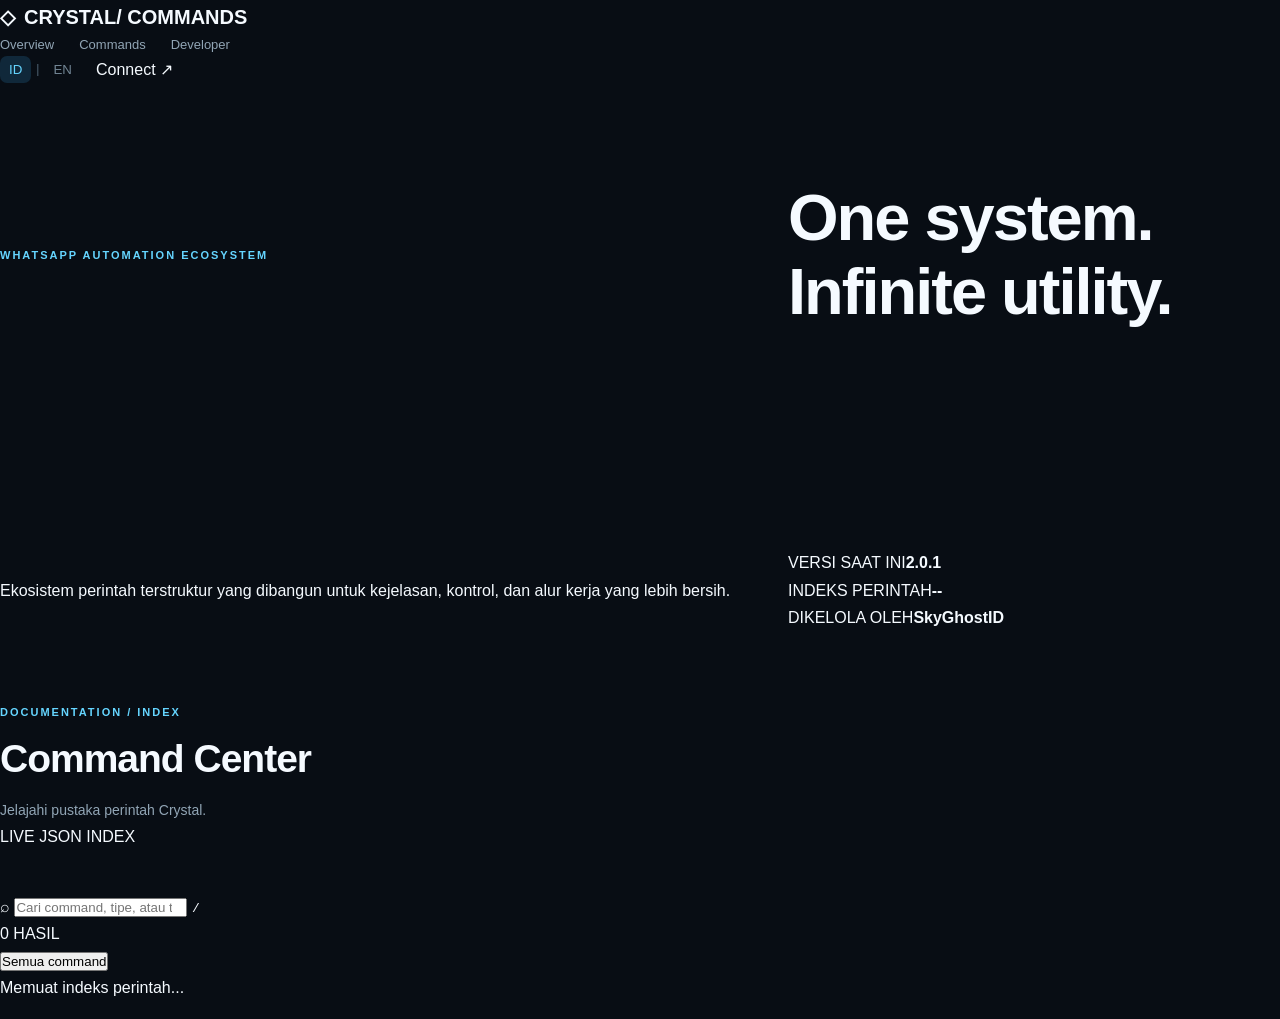
==== cc/index.html @ 9c12ef77 "Add files via upload" ====
<!doctype html>
<html lang="id">
<head>
  <meta charset="utf-8">
  <meta name="viewport" content="width=device-width, initial-scale=1">
  <meta name="theme-color" content="#080f1d">
  <meta name="description" content="Crystal command center by SkyGhostID.">
  <title>Crystal | Command Center</title>
  <link rel="preconnect" href="https://fonts.googleapis.com">
  <link rel="preconnect" href="https://fonts.gstatic.com" crossorigin>
  <link href="https://fonts.googleapis.com/css2?family=DM+Mono:wght@400;500&family=Manrope:wght@400;500;600;700;800&display=swap" rel="stylesheet">
  <!-- Terhubung ke style dan script utama dari main page -->
  <link rel="stylesheet" href="../style.css">
  <script src="../script.js" defer></script>
</head>
<body>
  <header class="topbar">
    <a class="brand" href="#overview" aria-label="Crystal home">
      <span class="brand-mark">◇</span>
      <span>CRYSTAL<span class="brand-version">/ COMMANDS</span></span>
    </a>
    <nav class="nav-links" aria-label="Main navigation">
      <a href="#overview" data-id="Overview" data-en="Overview">Overview</a>
      <a class="active" href="#commands" data-id="Commands" data-en="Commands">Commands</a>
      <a href="#footer" data-id="Developer" data-en="Developer">Developer</a>
    </nav>
    
    <!-- Tombol Bahasa & CTA Connect -->
    <div style="display: flex; align-items: center; gap: 15px;">
      <div class="language" aria-label="Language selector">
        <button id="idBtn" class="active" onclick="setLanguage('id')">ID</button>
        <span>|</span>
        <button id="enBtn" onclick="setLanguage('en')">EN</button>
      </div>
      <a class="nav-cta" href="https://wa.me/6281248030605" target="_blank" rel="noopener">Connect <span>↗</span></a>
    </div>
  </header>

  <main>
    <section class="hero" id="overview">
      <div class="eyebrow"><span class="status-dot"></span> WHATSAPP AUTOMATION ECOSYSTEM</div>
      <h1 data-id="Satu sistem.&lt;br&gt;&lt;span&gt;Utilitas tanpa batas.&lt;/span&gt;" data-en="One system.&lt;br&gt;&lt;span&gt;Infinite utility.&lt;/span&gt;">One system.<br><span>Infinite utility.</span></h1>
      <p class="hero-copy" data-id="Ekosistem perintah terstruktur yang dibangun untuk kejelasan, kontrol, dan alur kerja yang lebih bersih." data-en="A structured command ecosystem built for clarity, control, and a cleaner workflow.">A structured command ecosystem built for clarity, control, and a cleaner workflow.</p>
      <div class="hero-meta">
        <div><span class="meta-label" data-id="VERSI SAAT INI" data-en="CURRENT VERSION">CURRENT VERSION</span><strong id="bot-version">2.0.1</strong></div>
        <div><span class="meta-label" data-id="INDEKS PERINTAH" data-en="COMMAND INDEX">COMMAND INDEX</span><strong id="command-count">--</strong></div>
        <div><span class="meta-label" data-id="DIKELOLA OLEH" data-en="MAINTAINED BY">MAINTAINED BY</span><strong>SkyGhostID</strong></div>
      </div>
    </section>

    <section class="command-section" id="commands">
      <div class="section-heading">
        <div>
          <div class="eyebrow">DOCUMENTATION / INDEX</div>
          <h2 data-id="Pusat &lt;span&gt;Perintah&lt;/span&gt;" data-en="Command &lt;span&gt;Center&lt;/span&gt;">Command <span>Center</span></h2>
          <p data-id="Jelajahi pustaka perintah Crystal." data-en="Explore the Crystal command library.">Explore the Crystal command library.</p>
        </div>
        <div class="index-note"><span class="index-square"></span> LIVE JSON INDEX</div>
      </div>

      <div class="toolbar">
        <label class="search-box">
          <span class="search-icon" aria-hidden="true">⌕</span>
          <input id="command-search" type="search" placeholder="Cari command, tipe, atau tag..." data-placeholder-id="Cari command, tipe, atau tag..." data-placeholder-en="Search command, type, or tag..." autocomplete="off">
          <kbd>/</kbd>
        </label>
        <div class="toolbar-meta"><span id="visible-count">0</span> <span data-id="HASIL" data-en="RESULTS">RESULTS</span></div>
      </div>

      <div class="filter-row" id="category-filters" aria-label="Filter by category">
        <button class="filter-chip selected" data-category="all" type="button" data-id="Semua command" data-en="All commands">All commands</button>
      </div>

      <div class="catalog-state" id="catalog-state" role="status" aria-live="polite">
        <span class="loader"></span> <span data-id="Memuat indeks perintah..." data-en="Loading command index...">Loading command index...</span>
      </div>
      <section class="command-list" id="command-grid" aria-label="Command list"></section>

      <nav class="pagination" id="pagination" aria-label="Command pages" hidden>
        <button class="page-button" id="prev-page" type="button" disabled data-id="← Sebelumnya" data-en="← Previous">← Previous</button>
        <span class="page-indicator" id="page-indicator" aria-live="polite">Page 1 of 1</span>
        <button class="page-button" id="next-page" type="button" disabled data-id="Berikutnya →" data-en="Next →">Next →</button>
      </nav>
      <div class="empty-state" id="empty-state" hidden>
        <span class="empty-symbol">⌕</span>
        <strong data-id="Command tidak ditemukan" data-en="No command found">No command found</strong>
        <p data-id="Coba kata kunci
---- style.css ----
:root {
  --bg: #080d14;
  --surface: #0d1721;
  --surface-light: #10283a;
  --blue: #65d5ff;
  --blue-main: #168fc5;
  --text: #f5faff;
  --muted: #91a5b5;
  --border: #1b3445;
}

* { margin: 0; padding: 0; box-sizing: border-box; scroll-behavior: smooth; }
body { font-family: Arial, sans-serif; background: var(--bg); color: var(--text); line-height: 1.7; }
a { color: inherit; text-decoration: none; }
button { font-family: inherit; }

/* NAVBAR */
.navbar { position: sticky; top: 0; z-index: 100; min-height: 75px; padding: 15px 7%; display: flex; align-items: center; justify-content: space-between; gap: 20px; background: rgba(8, 13, 20, .92); backdrop-filter: blur(16px); border-bottom: 1px solid rgba(101, 213, 255, .08); }
.brand { display: inline-flex; align-items: center; gap: 9px; font-size: 20px; font-weight: bold; white-space: nowrap; }
.brand-icon { color: var(--blue); font-size: 25px; }
.blue { color: var(--blue); }
.nav-links { display: flex; align-items: center; gap: 25px; }
.nav-links a { color: var(--muted); font-size: 13px; transition: .2s; }
.nav-links a:hover { color: var(--blue); }
.nav-actions { display: flex; align-items: center; gap: 15px; }
.language { display: flex; align-items: center; gap: 5px; color: #526575; font-size: 12px; }
.language button { border: 0; padding: 6px 9px; border-radius: 7px; background: transparent; color: #718493; cursor: pointer; }
.language button.active { background: var(--surface-light); color: var(--blue); }
.menu-toggle { display: none; border: 1px solid var(--border); background: var(--surface); color: var(--blue); padding: 7px 11px; border-radius: 8px; cursor: pointer; }

/* COMMON */
.section { padding: 100px 8%; max-width: 1400px; margin: auto; }
.eyebrow { color: var(--blue); font-size: 11px; font-weight: bold; letter-spacing: 2px; }
.section-heading { max-width: 650px; margin-bottom: 42px; }
.section-heading h2, .developer h2, .contact h2 { font-size: clamp(27px, 4vw, 39px); line-height: 1.2; margin: 14px 0; letter-spacing: -1px; }
.section-heading p, .developer p, .contact p { color: var(--muted); font-size: 14px; line-height: 1.9; }

/* HERO */
.hero { min-height: 620px; display: grid; grid-template-columns: 1.2fr .8fr; align-items: center; gap: 50px; }
.hero-content { max-width: 650px; }
.hero h1 { font-size: clamp(36px, 5.5vw, 65px); line-height: 1.15; letter-spacing: -2px; margin: 25px 0; }
.hero-description { color: var(--muted); font-size: 15px; max-width: 500px; line-height: 1.9; }
.pulse { display: inline-block; width: 7px; height: 7px; border-radius: 50%; background: var(--blue); margin-right: 7px; box-shadow: 0 0 10px var(--blue); }
.hero-actions { display: flex; flex-wrap: wrap; gap: 12px; margin-top: 30px; }
.btn { display: inline-block; padding: 13px 21px; border-radius: 9px; font-size: 13px; font-weight: bold; transition: .2s; text-align: center; }
.btn-primary { background: var(--blue-main); color: white; }
.btn-primary:hover { background: #20a9e5; transform: translateY(-2px); }
.btn-secondary { border: 1px solid var(--border); color: var(--muted); }
.btn-secondary:hover { border-color: var(--blue); color: var(--blue); }

/* HERO VISUAL */
.hero-visual { display: flex; flex-direction: column; align-items: center; justify-content: center; min-height: 340px; }
.crystal-orb { width: 210px; height: 210px; display: grid; place-items: center; border-radius: 50%; background: radial-gradient(circle at 35% 30%, #65d5ff55, transparent 40%), linear-gradient(145deg, #10283a, #0a1725); border: 1px solid #24516c; box-shadow: 0 0 50px #168fc522, inset 0 0 35px #65d5ff11; }
.crystal-orb span { color: var(--blue); font-size: 90px; text-shadow: 0 0 30px #65d5ff88; }
.orb-label { display: flex; flex-direction: column; text-align: center; margin-top: 25px; gap: 4px; }
.orb-label strong { letter-spacing: 4px; font-size: 12px; }
.orb-label span { color: var(--muted); font-size: 9px; letter-spacing: 2px; }

/* CARDS */
.about-grid, .feature-grid { display: grid; grid-template-columns: repeat(3, 1fr); gap: 18px; }
.info-card, .feature-card { background: var(--surface); border: 1px solid var(--border); border-radius: 14px; padding: 25px; transition: .25s; }
.info-card:hover, .feature-card:hover { transform: translateY(-4px); border-color: #34799a; }
.card-icon { display: inline-block; color: var(--blue); font-size: 25px; margin-bottom: 15px; }
.info-card h3, .feature-card h3 { font-size: 17px; margin-bottom: 9px; }
.info-card p, .feature-card p { color: var(--muted); font-size: 13px; line-height: 1.8; }
.tag { display: inline-block; margin-top: 18px; color: var(--blue); font-size: 9px; letter-spacing: 1.5px; }

/* SERVICES */
.service-list { border-top: 1px solid var(--border); }
.service-item { display: flex; justify-content: space-between; align-items: center; gap: 20px; padding: 24px 10px; border-bottom: 1px solid var(--border); }
.service-number { color: var(--blue); font-size: 11px; }
.service-item h3 { font-size: 18px; margin: 5px 0; }
.service-item p { color: var(--muted); font-size: 13px; }
.service-link { width: 38px; height: 38px; display: grid; place-items: center; border: 1px solid var(--border); border-radius: 50%; color: var(--blue); font-size: 18px; }
.coming-soon { color: var(--blue); border: 1px solid #24516c; border-radius: 6px; padding: 6px 10px; font-size: 9px; letter-spacing: 1px; white-space: nowrap; }

/* ECOSYSTEM */
.ecosystem-panel { position: relative; min-height: 350px; max-width: 700px; margin: 0 auto; display: flex; align-items: center; justify-content: center; background: radial-gradient(circle, #10283a 0%, #0b1420 45%, transparent 75%); }
.eco-center { width: 145px; height: 145px; border-radius: 50%; border: 1px solid #34799a; background: #10283a; display: flex; align-items: center; justify-content: center; flex-direction: column; box-shadow: 0 0 40px #168fc522; z-index: 2; }
.eco-center span { color: var(--blue); font-size: 35px; }
.eco-center strong { font-size: 12px; letter-spacing: 2px; }
.eco-center small { font-size: 8px; color: var(--muted); }
.eco-node { position: absolute; background: #10202e; border: 1px solid #24516c; color: var(--blue); border-radius: 9px; padding: 10px 15px; font-size: 12px; }
.node-one { top: 12%; left: 40%; } .node-two { top: 45%; right: 5%; } .node-three { bottom: 10%; left: 37%; } .node-four { top: 45%; left: 5%; }

/* DEVELOPER */
.developer { background: linear-gradient(120deg, #0d1a26, #0b1420); border-top: 1px solid var(--border); border-bottom: 1px solid var(--border); max-width: none; padding-left: 12%; padding-right: 12%; }
.developer-content { max-width: 650px; }
.developer .coming-soon { display: inline-block; margin-top: 22px; }

/* FAQ */
.faq-list { max-width: 750px; }
.faq-item { border-bottom: 1px solid var(--border); padding: 20px 5px; }
.faq-item summary { cursor: pointer; font-size: 15px; font-weight: bold; list-style: none; }
.faq-item summary::-webkit-details-marker { display: none; }
.faq-item summary::after { content: "+"; float: right; color: var(--blue); font-size: 20px; }
.faq-item[open] summary::after { content: "−"; }
.faq-item p { color: var(--muted); font-size: 13px; line-height: 1.8; padding-top: 15px; }

/* CONTACT */
.contact { text-align: center; max-width: 750px; }
.contact p { margin-bottom: 25px; }
.contact-number { display: flex; flex-direction: column; gap: 6px; margin-top: 30px; }
.contact-number small { color: var(--muted); font-size: 10px; letter-spacing: 2px; }
.contact-number strong { color: var(--blue); font-size: 19px; letter-spacing: 1px; }

/* FOOTER */
.footer { padding: 35px 8%; border-top: 1px solid var(--border); display: flex; align-items: center; justify-content: space-between; gap: 20px; flex-wrap: wrap; }
.footer p, .footer > span { color: var(--muted); font-size: 12px; }
.footer p a { color: var(--blue); }

/* RESPONSIVE */
@media (max-width: 850px) {
  .navbar { padding: 15px 5%; }
  .nav-links { gap: 13px; }
  .nav-links a { font-size: 11px; }
  .hero { gap: 20px; }
}
@media (max-width: 680px) {
  .navbar { min-height: 68px; }
  .menu-toggle { display: block; }
  .nav-links { display: none; position: absolute; top: 68px; left: 0; right: 0; padding: 20px 7%; flex-direction: column; align-items: flex-start; background: #0b1420; border-bottom: 1px solid var(--border); }
  .nav-links.open { display: flex; }
  .nav-links a { font-size: 14px; width: 100%; padding: 7px 0; }
  .hero { grid-template-columns: 1fr; padding-top: 75px; text-align: center; }
  .hero-description { margin: auto; }
  .hero-actions { justify-content: center; }
  .hero-visual { min-height: 260px; }
  .crystal-orb { width: 160px; height: 160px; }
  .crystal-orb span { font-size: 70px; }
  .section { padding: 75px 7%; }
  .about-grid, .feature-grid { grid-template-columns: 1fr; }
  .ecosystem-panel { min-height: 310px; }
  .node-one { top: 8%; left: 34%; } .node-two { right: 0; } .node-three { bottom: 8%; left: 30%; } .node-four { left: 0; }
  .developer { padding-left: 7%; padding-right: 7%; }
  .footer { justify-content: center; text-align: center; flex-direction: column; }
}
@media (max-width: 380px) {
  .brand { font-size: 17px; }
  .language button { padding: 5px; }
  .nav-actions { gap: 8px; }
  .eco-node { font-size: 10px; padding: 8px; }
}


/* COMMAND CENTER */
.commands-section {
  border-top: 1px solid rgba(101, 213, 255, .06);
}

.command-intro {
  display: flex;
  align-items: center;
  justify-content: space-between;
  gap: 24px;
  padding: 28px;
  margin-bottom: 24px;
  border: 1px solid #24516c;
  border-radius: 16px;
  background: radial-gradient(circle at 90% 10%, #168fc522, transparent 38%), var(--surface);
}

.command-kicker,
.command-category {
  color: var(--blue);
  font-size: 9px;
  font-weight: bold;
  letter-spacing: 1.7px;
}

.command-intro h3 {
  font-size: 22px;
  margin: 8px 0;
}

.command-intro p {
  color: var(--muted);
  font-size: 13px;
  max-width: 620px;
}

.copy-command {
  display: inline-flex;
  align-items: center;
  justify-content: center;
  gap: 10px;
  flex-shrink: 0;
  padding: 9px 12px;
  border: 1px solid #24516c;
  border-radius: 8px;
  background: #10283a;
  color: var(--blue);
  font-size: 11px;
  cursor: pointer;
  transition: .2s;
}

.copy-command:hover {
  border-color: var(--blue);
  background: #15364c;
}

.copy-command code {
  color: var(--text);
  font-size: 13px;
}

.command-toolbar {
  display: flex;
  align-items: center;
  justify-content: space-between;
  gap: 18px;
  margin-bottom: 22px;
}

.command-filters {
  display: flex;
  flex-wrap: wrap;
  gap: 8px;
}

.filter-btn {
  padding: 8px 13px;
  border: 1px solid var(--border);
  border-radius: 20px;
  background: transparent;
  color: var(--muted);
  font-size: 11px;
  cursor: pointer;
  transition: .2s;
}

.filter-btn:hover,
.filter-btn.active {
  border-color: #34799a;
  background: #10283a;
  color: var(--blue);
}

.command-search input {
  width: 205px;
  padding: 10px 13px;
  border: 1px solid var(--border);
  border-radius: 9px;
  outline: none;
  background: var(--surface);
  color: var(--text);
  font: inherit;
  font-size: 12px;
}

.command-search input:focus {
  border-color: var(--blue-main);
}

.command-search input::placeholder {
  color: #718493;
}

.command-grid {
  display: grid;
  grid-template-columns: repeat(2, minmax(0, 1fr));
  gap: 18px;
}

.command-card {
  min-width: 0;
  padding: 23px;
  border: 1px solid var(--border);
  border-radius: 14px;
  background: var(--surface);
  transition: .2s;
}

.command-card:hover {
  border-color: #34799a;
  transform: translateY(-3px);
}

.command-card[hidden] {
  display: none !important;
}

.command-card-top {
  display: flex;
  align-items: center;
  justify-content: space-between;
  margin-bottom: 12px;
}

.command-symbol {
  color: var(--blue);
  font-size: 22px;
}

.command-card h3 {
  margin-bottom: 7px;
  font-size: 17px;
}

.command-card > p {
  min-height: 44px;
  color: var(--muted);
  font-size: 12px;
  line-height: 1.8;
}

.command-list {
  display: grid;
  gap: 7px;
  margin-top: 18px;
}

.command-line {
  display: flex;
  align-items: center;
  justify-content: space-between;
  gap: 10px;
  padding: 8px 10px;
  border: 1px solid rgba(101, 213, 255, .08);
  border-radius: 7px;
  background: #09121b;
}

.command-line code {
  min-width: 0;
  overflow-wrap: anywhere;
  color: #d9f5ff;
  font-size: 11px;
}

.command-line .copy-command {
  padding: 5px 8px;
  font-size: 10px;
}

.approval-note {
  margin-top: 18px;
  padding: 14px;
  border: 1px solid #24516c;
  border-radius: 9px;
  background: #0b1d2b;
}

.approval-note strong {
  color: var(--blue);
  font-size: 12px;
}

.approval-note p,
.command-footnote {
  display: block;
  margin-top: 6px;
  color: var(--muted);
  font-size: 11px;
  line-height: 1.8;
}

.status-pills {
  display: flex;
  flex-wrap: wrap;
  gap: 6px;
  margin-top: 11px;
}

.status-pills span {
  padding: 4px 7px;
  border: 1px solid var(--border);
  border-radius: 5px;
  color: #b8d7e6;
  font-size: 8px;
  letter-spacing: 1px;
}

.text-link {
  display: inline-block;
  margin-top: 17px;
  color: var(--blue);
  font-size: 11px;
}

.no-results {
  padding: 25px;
  color: var(--muted);
  text-align: center;
}

.no-results[hidden] {
  display: none;
}

.command-disclaimer {
  display: flex;
  align-items: flex-start;
  gap: 10px;
  max-width: 850px;
  margin: 24px auto 0;
  padding: 14px 16px;
  border: 1px solid var(--border);
  border-radius: 9px;
  background: rgba(13, 23, 33, .7);
}

.command-disclaimer .pulse {
  flex-shrink: 0;
  margin-top: 7px;
}

.command-disclaimer p {
  color: var(--muted);
  font-size: 11px;
  line-height: 1.8;
}

.toast {
  position: fixed;
  z-index: 200;
  left: 50%;
  bottom: 24px;
  max-width: calc(100% - 32px);
  padding: 11px 16px;
  border: 1px solid #34799a;
  border-radius: 9px;
  background: #10283a;
  color: var(--text);
  font-size: 12px;
  opacity: 0;
  pointer-events: none;
  transform: translate(-50%, 12px);
  transition: .2s;
}

.toast.show {
  opacity: 1;
  transform: translate(-50%, 0);
}

.sr-only {
  position: absolute;
  width: 1px;
  height: 1px;
  padding: 0;
  margin: -1px;
  overflow: hidden;
  clip: rect(0, 0, 0, 0);
  white-space: nowrap;
  border: 0;
}

/* RESPONSIVE COMMAND CENTER */
@media (max-width: 850px) {
  .command-toolbar {
    align-items: flex-start;
    flex-direction: column;
  }

  .command-search,
  .command-search input {
    width: 100%;
  }
}

@media (max-width: 680px) {
  .command-intro {
    align-items: flex-start;
    flex-direction: column;
    padding: 21px;
  }

  .command-grid {
    grid-template-columns: 1fr;
  }

  .command-card > p {
    min-height: 0;
  }

  .command-filters {
    gap: 6px;
  }

  .filter-btn {
    padding: 7px 10px;
  }
}

@media (prefers-reduced-motion: reduce) {
  *,
  *::before,
  *::after {
    scroll-behavior: auto !important;
    transition-duration: .01ms !important;
    animation-duration: .01ms !important;
  }
}
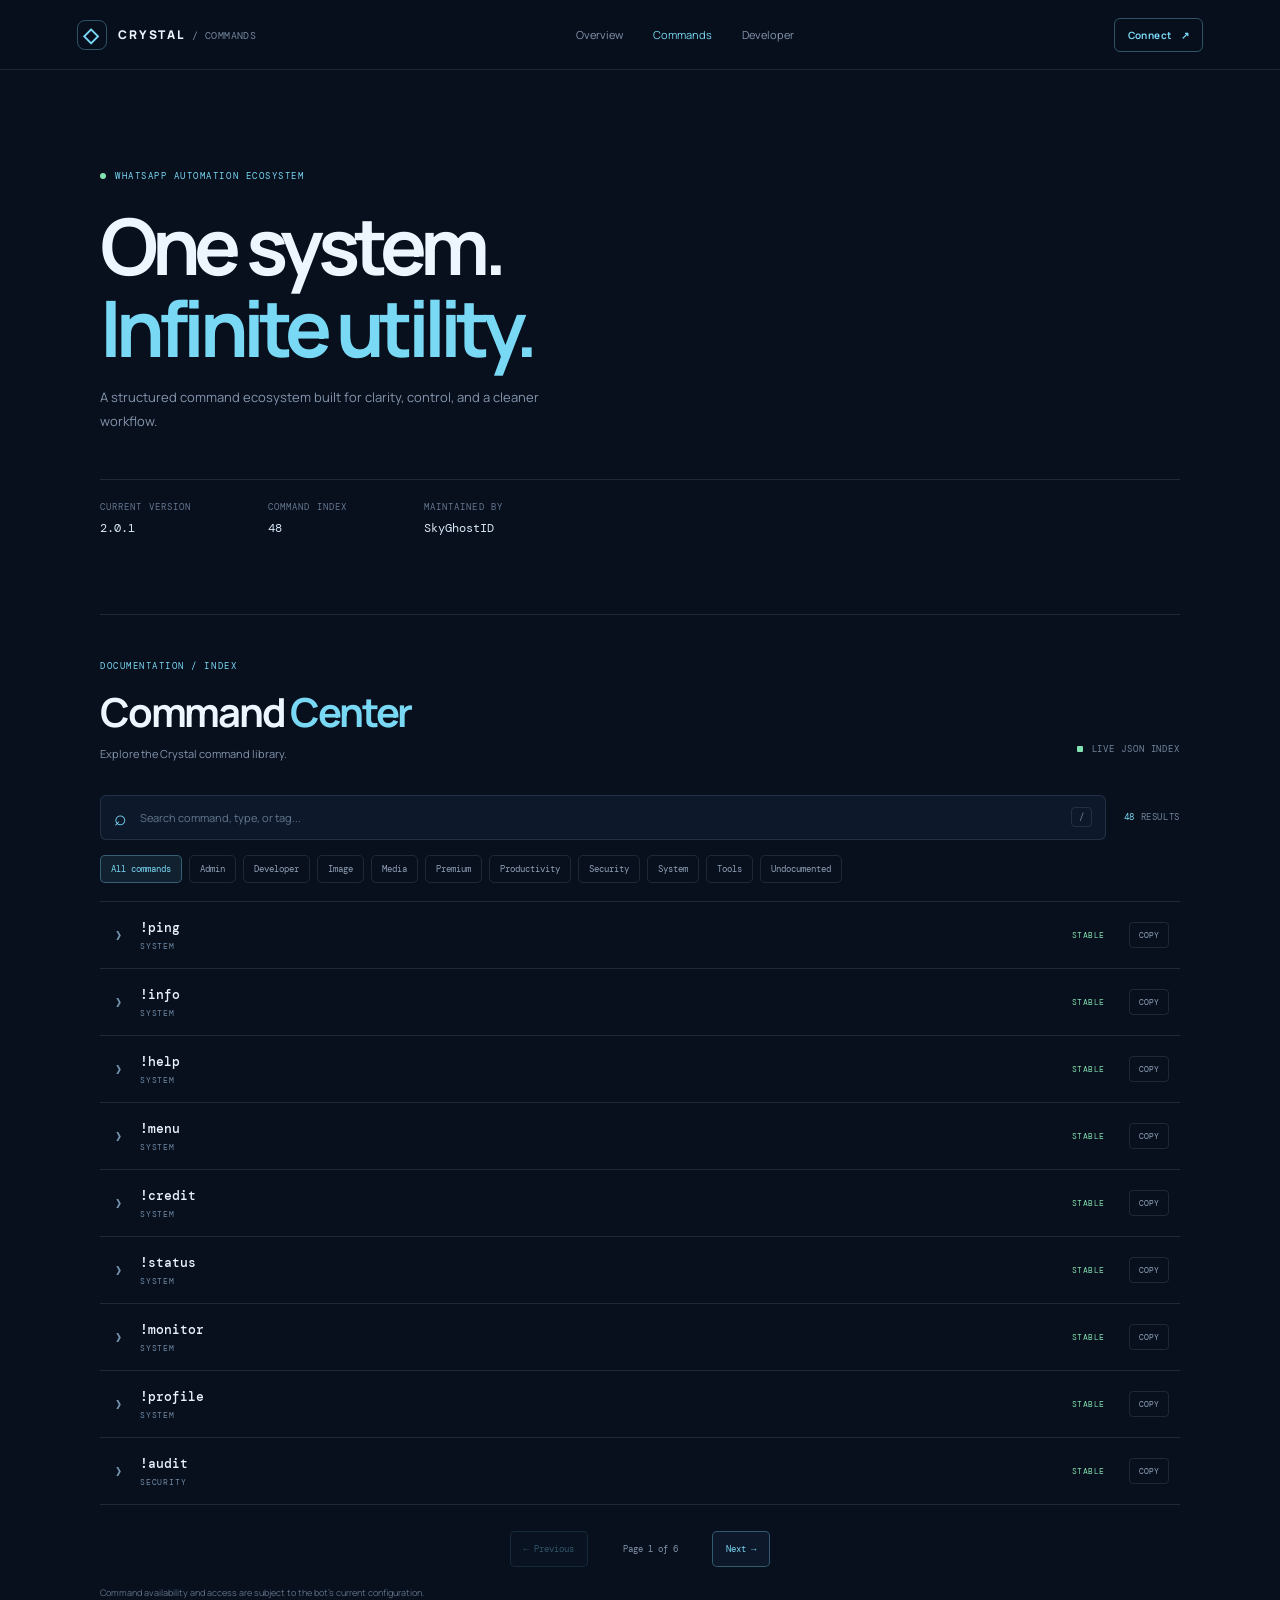
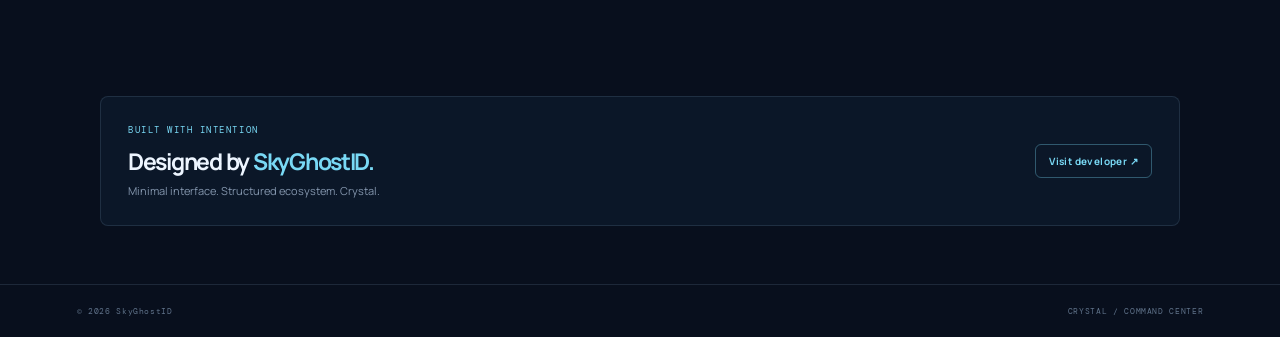
==== commit 7be7dd9a: "Refactor index.html for improved structure Updated HTML structure and content for clarity and consis" ====
--- a/cc/index.html
+++ b/cc/index.html
@@ -9,9 +9,8 @@
   <link rel="preconnect" href="https://fonts.googleapis.com">
   <link rel="preconnect" href="https://fonts.gstatic.com" crossorigin>
   <link href="https://fonts.googleapis.com/css2?family=DM+Mono:wght@400;500&family=Manrope:wght@400;500;600;700;800&display=swap" rel="stylesheet">
-  <!-- Terhubung ke style dan script utama dari main page -->
-  <link rel="stylesheet" href="../style.css">
-  <script src="../script.js" defer></script>
+  <link rel="stylesheet" href="style.css">
+  <script src="script.js" defer></script>
 </head>
 <body>
   <header class="topbar">
@@ -20,31 +19,22 @@
       <span>CRYSTAL<span class="brand-version">/ COMMANDS</span></span>
     </a>
     <nav class="nav-links" aria-label="Main navigation">
-      <a href="#overview" data-id="Overview" data-en="Overview">Overview</a>
-      <a class="active" href="#commands" data-id="Commands" data-en="Commands">Commands</a>
-      <a href="#footer" data-id="Developer" data-en="Developer">Developer</a>
+      <a href="#overview">Overview</a>
+      <a class="active" href="#commands">Commands</a>
+      <a href="#footer">Developer</a>
     </nav>
-    
-    <!-- Tombol Bahasa & CTA Connect -->
-    <div style="display: flex; align-items: center; gap: 15px;">
-      <div class="language" aria-label="Language selector">
-        <button id="idBtn" class="active" onclick="setLanguage('id')">ID</button>
-        <span>|</span>
-        <button id="enBtn" onclick="setLanguage('en')">EN</button>
-      </div>
-      <a class="nav-cta" href="https://wa.me/6281248030605" target="_blank" rel="noopener">Connect <span>↗</span></a>
-    </div>
+    <a class="nav-cta" href="https://wa.me/6281248030605" target="_blank" rel="noopener">Connect <span>↗</span></a>
   </header>
 
   <main>
     <section class="hero" id="overview">
       <div class="eyebrow"><span class="status-dot"></span> WHATSAPP AUTOMATION ECOSYSTEM</div>
-      <h1 data-id="Satu sistem.&lt;br&gt;&lt;span&gt;Utilitas tanpa batas.&lt;/span&gt;" data-en="One system.&lt;br&gt;&lt;span&gt;Infinite utility.&lt;/span&gt;">One system.<br><span>Infinite utility.</span></h1>
-      <p class="hero-copy" data-id="Ekosistem perintah terstruktur yang dibangun untuk kejelasan, kontrol, dan alur kerja yang lebih bersih." data-en="A structured command ecosystem built for clarity, control, and a cleaner workflow.">A structured command ecosystem built for clarity, control, and a cleaner workflow.</p>
+      <h1>One system.<br><span>Infinite utility.</span></h1>
+      <p class="hero-copy">A structured command ecosystem built for clarity, control, and a cleaner workflow.</p>
       <div class="hero-meta">
-        <div><span class="meta-label" data-id="VERSI SAAT INI" data-en="CURRENT VERSION">CURRENT VERSION</span><strong id="bot-version">2.0.1</strong></div>
-        <div><span class="meta-label" data-id="INDEKS PERINTAH" data-en="COMMAND INDEX">COMMAND INDEX</span><strong id="command-count">--</strong></div>
-        <div><span class="meta-label" data-id="DIKELOLA OLEH" data-en="MAINTAINED BY">MAINTAINED BY</span><strong>SkyGhostID</strong></div>
+        <div><span class="meta-label">CURRENT VERSION</span><strong id="bot-version">2.0.1</strong></div>
+        <div><span class="meta-label">COMMAND INDEX</span><strong id="command-count">--</strong></div>
+        <div><span class="meta-label">MAINTAINED BY</span><strong>SkyGhostID</strong></div>
       </div>
     </section>
 
@@ -52,8 +42,8 @@
       <div class="section-heading">
         <div>
           <div class="eyebrow">DOCUMENTATION / INDEX</div>
-          <h2 data-id="Pusat &lt;span&gt;Perintah&lt;/span&gt;" data-en="Command &lt;span&gt;Center&lt;/span&gt;">Command <span>Center</span></h2>
-          <p data-id="Jelajahi pustaka perintah Crystal." data-en="Explore the Crystal command library.">Explore the Crystal command library.</p>
+          <h2>Command <span>Center</span></h2>
+          <p>Explore the Crystal command library.</p>
         </div>
         <div class="index-note"><span class="index-square"></span> LIVE JSON INDEX</div>
       </div>
@@ -61,27 +51,64 @@
       <div class="toolbar">
         <label class="search-box">
           <span class="search-icon" aria-hidden="true">⌕</span>
-          <input id="command-search" type="search" placeholder="Cari command, tipe, atau tag..." data-placeholder-id="Cari command, tipe, atau tag..." data-placeholder-en="Search command, type, or tag..." autocomplete="off">
+          <input id="command-search" type="search" placeholder="Search command, type, or tag..." autocomplete="off">
           <kbd>/</kbd>
         </label>
-        <div class="toolbar-meta"><span id="visible-count">0</span> <span data-id="HASIL" data-en="RESULTS">RESULTS</span></div>
+        <div class="toolbar-meta"><span id="visible-count">0</span> RESULTS</div>
       </div>
 
       <div class="filter-row" id="category-filters" aria-label="Filter by category">
-        <button class="filter-chip selected" data-category="all" type="button" data-id="Semua command" data-en="All commands">All commands</button>
+        <button class="filter-chip selected" data-category="all" type="button">All commands</button>
       </div>
 
       <div class="catalog-state" id="catalog-state" role="status" aria-live="polite">
-        <span class="loader"></span> <span data-id="Memuat indeks perintah..." data-en="Loading command index...">Loading command index...</span>
+        <span class="loader"></span> Loading command index...
       </div>
       <section class="command-list" id="command-grid" aria-label="Command list"></section>
 
       <nav class="pagination" id="pagination" aria-label="Command pages" hidden>
-        <button class="page-button" id="prev-page" type="button" disabled data-id="← Sebelumnya" data-en="← Previous">← Previous</button>
+        <button class="page-button" id="prev-page" type="button" disabled>← Previous</button>
         <span class="page-indicator" id="page-indicator" aria-live="polite">Page 1 of 1</span>
-        <button class="page-button" id="next-page" type="button" disabled data-id="Berikutnya →" data-en="Next →">Next →</button>
+        <button class="page-button" id="next-page" type="button" disabled>Next →</button>
       </nav>
       <div class="empty-state" id="empty-state" hidden>
         <span class="empty-symbol">⌕</span>
-        <strong data-id="Command tidak ditemukan" data-en="No command found">No command found</strong>
-        <p data-id="Coba kata kunci
+        <strong>No command found</strong>
+        <p>Try another keyword or category.</p>
+      </div>
+      <p class="catalog-footnote">Command availability and access are subject to the bot's current configuration.</p>
+    </section>
+
+    <section class="developer-strip" id="footer">
+      <div>
+        <div class="eyebrow">BUILT WITH INTENTION</div>
+        <h2>Designed by <span>SkyGhostID.</span></h2>
+        <p>Minimal interface. Structured ecosystem. Crystal.</p>
+      </div>
+      <a href="https://hostinginzel.my.id" target="_blank" rel="noopener" class="outline-link">Visit developer ↗</a>
+    </section>
+  </main>
+
+  <footer class="footer">
+    <span>© 2026 SkyGhostID</span>
+    <span>CRYSTAL / COMMAND CENTER</span>
+  </footer>
+
+  <template id="command-row-template">
+    <article class="command-row">
+      <div class="command-main">
+        <button class="expand-button" type="button" aria-expanded="false">
+          <span class="expand-chevron" aria-hidden="true">›</span>
+          <span class="command-identity">
+            <span class="command-name"></span>
+            <span class="command-category"></span>
+          </span>
+          <span class="command-status"></span>
+        </button>
+        <button class="copy-button" type="button" aria-label="Copy command" title="Copy command">COPY</button>
+      </div>
+      <div class="command-detail" hidden></div>
+    </article>
+  </template>
+</body>
+</html>
--- a/cc/style.css
+++ b/cc/style.css
@@ -0,0 +1,177 @@
+:root {
+  color-scheme: dark;
+  --bg: #080f1d;
+  --surface: #0d192b;
+  --surface-raised: #11233a;
+  --line: rgba(157, 190, 224, .14);
+  --line-strong: rgba(121, 217, 245, .34);
+  --text: #edf5ff;
+  --muted: #8496ad;
+  --cyan: #79d9f5;
+  --cyan-soft: rgba(121, 217, 245, .09);
+  --green: #83e2b1;
+  --amber: #f0c477;
+  --red: #f08c98;
+  font-family: "Manrope", sans-serif;
+}
+* { box-sizing: border-box; }
+html { scroll-behavior: smooth; }
+body { margin: 0; min-height: 100vh; background: var(--bg); color: var(--text); overflow-x: hidden; }
+a { color: inherit; text-decoration: none; }
+button, input { font: inherit; }
+.topbar {
+  min-height: 70px; padding: 0 max(6vw, 24px); display: flex; align-items: center;
+  justify-content: space-between; gap: 20px; border-bottom: 1px solid var(--line);
+  background: rgba(8, 15, 29, .96); position: sticky; top: 0; z-index: 10;
+}
+.brand { display: flex; align-items: center; gap: 11px; font-size: 12px; font-weight: 800; letter-spacing: .16em; }
+.brand-mark {
+  width: 30px; height: 30px; display: grid; place-items: center; border: 1px solid var(--line-strong);
+  color: var(--cyan); border-radius: 8px; font-size: 20px;
+}
+.brand-version { color: #74869d; font: 10px "DM Mono", monospace; letter-spacing: .04em; margin-left: 7px; }
+.nav-links { display: flex; gap: 30px; color: var(--muted); font-size: 11px; }
+.nav-links a:hover, .nav-links a.active { color: var(--cyan); }
+.nav-cta, .outline-link {
+  border: 1px solid var(--line-strong); border-radius: 6px; padding: 9px 13px;
+  color: var(--cyan); font-size: 10px; font-weight: 700; letter-spacing: .04em;
+}
+.nav-cta span { margin-left: 7px; }
+main { width: min(1080px, 88vw); margin: auto; }
+.hero { padding: 100px 0 78px; }
+.eyebrow { display: flex; align-items: center; gap: 9px; color: var(--cyan); font: 9px "DM Mono", monospace; letter-spacing: .17em; }
+.status-dot { width: 6px; height: 6px; border-radius: 50%; background: var(--green); }
+h1 { margin: 23px 0 16px; font-size: clamp(46px, 7vw, 78px); line-height: 1.05; letter-spacing: -.075em; font-weight: 700; }
+h1 span, h2 span { color: var(--cyan); }
+.hero-copy { max-width: 460px; color: var(--muted); font-size: 13px; line-height: 1.85; }
+.hero-meta { display: flex; gap: clamp(28px, 6vw, 78px); margin-top: 46px; padding-top: 21px; border-top: 1px solid var(--line); }
+.hero-meta div { display: grid; gap: 7px; }
+.meta-label { color: #647890; font: 9px "DM Mono", monospace; letter-spacing: .12em; }
+.hero-meta strong { font: 12px "DM Mono", monospace; color: #d9e8f8; }
+.command-section { padding: 45px 0 88px; border-top: 1px solid var(--line); }
+.section-heading { display: flex; align-items: end; justify-content: space-between; gap: 20px; }
+h2 { margin: 12px 0 7px; font-size: clamp(29px, 4vw, 40px); letter-spacing: -.055em; }
+.section-heading p, .developer-strip p { margin: 0; color: var(--muted); font-size: 11px; }
+.index-note { color: #71859c; font: 9px "DM Mono", monospace; letter-spacing: .1em; display: flex; align-items: center; gap: 9px; padding-bottom: 6px; }
+.index-square { width: 6px; height: 6px; background: var(--green); border-radius: 1px; }
+.toolbar { display: flex; align-items: center; gap: 18px; margin-top: 34px; }
+.search-box {
+  flex: 1; display: flex; align-items: center; gap: 11px; height: 45px; padding: 0 13px;
+  border: 1px solid var(--line); background: var(--surface); border-radius: 6px;
+}
+.search-box:focus-within { border-color: var(--line-strong); }
+.search-icon { color: var(--cyan); font-size: 21px; }
+.search-box input { width: 100%; border: 0; outline: 0; background: transparent; color: var(--text); font-size: 11px; }
+.search-box input::placeholder { color: #63768e; }
+kbd { border: 1px solid var(--line); border-radius: 4px; padding: 3px 7px; color: #74869d; font: 9px "DM Mono", monospace; }
+.toolbar-meta { color: #71859c; font: 9px "DM Mono", monospace; white-space: nowrap; letter-spacing: .07em; }
+.toolbar-meta span { color: var(--cyan); }
+.filter-row { display: flex; flex-wrap: wrap; gap: 7px; margin: 15px 0 18px; }
+.filter-chip {
+  border: 1px solid var(--line); background: transparent; color: #91a2b7; border-radius: 5px;
+  padding: 7px 10px; font: 9px "DM Mono", monospace; cursor: pointer;
+}
+.filter-chip:hover, .filter-chip.selected { border-color: var(--line-strong); color: var(--cyan); background: var(--cyan-soft); }
+.catalog-state { min-height: 90px; display: flex; align-items: center; justify-content: center; gap: 11px; color: var(--muted); font: 10px "DM Mono", monospace; }
+.catalog-state.error { color: var(--red); }
+.loader { width: 12px; height: 12px; border: 1px solid #36516b; border-top-color: var(--cyan); border-radius: 50%; animation: spin .8s linear infinite; }
+@keyframes spin { to { transform: rotate(360deg); } }
+
+.command-list { border-top: 1px solid var(--line); }
+.command-row { border-bottom: 1px solid var(--line); min-width: 0; }
+.command-main { display: flex; align-items: stretch; min-height: 66px; gap: 14px; }
+.expand-button {
+  min-width: 0; flex: 1; display: flex; align-items: center; gap: 13px; padding: 12px 10px;
+  border: 0; background: transparent; color: inherit; text-align: left; cursor: pointer;
+}
+.expand-button:hover { background: rgba(121, 217, 245, .035); }
+.expand-chevron {
+  width: 17px; flex: 0 0 17px; color: #7395af; font: 22px "DM Mono", monospace;
+  line-height: 1; text-align: center; transition: transform .16s ease, color .16s ease;
+}
+.command-row.is-expanded .expand-chevron { transform: rotate(90deg); color: var(--cyan); }
+.command-identity { min-width: 0; display: flex; flex-direction: column; gap: 5px; }
+.command-name { color: #e9f4ff; font: 500 13px "DM Mono", monospace; overflow-wrap: anywhere; }
+.command-category { color: #718ba5; font: 8px "DM Mono", monospace; letter-spacing: .1em; text-transform: uppercase; }
+.command-status {
+  margin-left: auto; flex: 0 0 auto; color: var(--green); font: 8px "DM Mono", monospace;
+  letter-spacing: .07em; text-transform: uppercase;
+}
+.command-status.maintenance { color: var(--amber); }
+.command-status.undocumented, .command-status.coming-soon { color: #9ba9bb; }
+.command-status.deprecated, .command-status.disabled { color: var(--red); }
+.copy-button {
+  align-self: center; margin-right: 11px; border: 1px solid var(--line); border-radius: 4px;
+  background: transparent; color: #91a5bc; padding: 7px 9px; font: 8px "DM Mono", monospace; cursor: pointer;
+}
+.copy-button:hover, .copy-button.copied { color: var(--cyan); border-color: var(--line-strong); }
+.command-detail { padding: 0 18px 18px 40px; }
+.detail-content { border-left: 1px solid rgba(121, 217, 245, .25); padding: 2px 0 2px 16px; }
+.command-description { margin: 0 0 14px; color: #a2b3c7; font-size: 11px; line-height: 1.75; }
+.detail-grid { display: grid; grid-template-columns: repeat(4, minmax(0, 1fr)); gap: 12px; margin: 12px 0; }
+.detail-line, .detail-extra { display: flex; flex-direction: column; gap: 5px; min-width: 0; }
+.detail-label { color: #627a93; font: 8px "DM Mono", monospace; letter-spacing: .1em; }
+.detail-value { color: #c1d3e6; font: 10px "DM Mono", monospace; overflow-wrap: anywhere; }
+.detail-extra { margin-top: 12px; }
+.detail-tags { display: flex; flex-wrap: wrap; gap: 5px; margin-top: 12px; }
+.tag { color: #8ba2ba; background: rgba(132, 158, 188, .08); padding: 4px 6px; border-radius: 3px; font: 8px "DM Mono", monospace; }
+.detail-empty { color: var(--muted); font-size: 10px; }
+.empty-state { text-align: center; padding: 48px 15px; color: var(--muted); }
+.empty-symbol { display: block; color: var(--cyan); font-size: 25px; margin-bottom: 10px; }
+.empty-state strong { color: var(--text); font-size: 12px; }
+.empty-state p { font-size: 10px; }
+.catalog-footnote { margin-top: 19px; color: #5f7289; font-size: 9px; }
+.pagination { display: flex; align-items: center; justify-content: center; gap: 17px; margin: 26px 0 6px; }
+.page-button {
+  min-height: 36px; padding: 0 13px; border: 1px solid var(--line-strong); border-radius: 5px;
+  background: var(--surface); color: var(--cyan); font: 9px "DM Mono", monospace; cursor: pointer;
+}
+.page-button:hover:not(:disabled) { background: var(--cyan-soft); }
+.page-button:disabled { opacity: .35; cursor: not-allowed; }
+.page-indicator { min-width: 90px; color: var(--muted); font: 9px "DM Mono", monospace; text-align: center; }
+.developer-strip {
+  margin: 0 0 58px; padding: 27px; border: 1px solid var(--line); border-radius: 8px;
+  background: #0b1728; display: flex; align-items: center; justify-content: space-between; gap: 20px;
+}
+.developer-strip h2 { font-size: 23px; margin: 9px 0 6px; }
+.outline-link { white-space: nowrap; }
+.footer {
+  border-top: 1px solid var(--line); padding: 21px max(6vw, 24px); display: flex;
+  justify-content: space-between; color: #60738a; font: 8px "DM Mono", monospace; letter-spacing: .08em;
+}
+[hidden] { display: none !important; }
+
+@media (max-width: 700px) {
+  .topbar { min-height: 62px; padding: 0 5vw; }
+  .nav-links { gap: 13px; font-size: 9px; }
+  .nav-links a:first-child { display: none; }
+  .nav-cta { padding: 8px 9px; font-size: 9px; }
+  main { width: 90vw; }
+  .hero { padding: 75px 0 60px; }
+  .hero-meta { gap: 20px; flex-wrap: wrap; }
+  .hero-meta strong { font-size: 10px; }
+  .section-heading { align-items: flex-start; flex-direction: column; }
+  .toolbar { gap: 10px; }
+  .toolbar-meta { font-size: 8px; }
+  .command-main { min-height: 62px; gap: 7px; }
+  .expand-button { gap: 9px; padding: 11px 5px; }
+  .command-name { font-size: 12px; }
+  .command-status { font-size: 7px; }
+  .copy-button { margin-right: 3px; padding: 7px; }
+  .command-detail { padding: 0 8px 15px 29px; }
+  .detail-content { padding-left: 12px; }
+  .detail-grid { grid-template-columns: repeat(2, minmax(0, 1fr)); }
+  .developer-strip { align-items: flex-start; flex-direction: column; padding: 22px; }
+  .footer { gap: 12px; font-size: 7px; }
+}
+@media (max-width: 390px) {
+  .brand { font-size: 10px; }
+  .brand-version { font-size: 8px; }
+  .nav-links { gap: 9px; }
+  .nav-links a:last-child { display: none; }
+  .pagination { gap: 9px; }
+  .page-button { padding: 0 9px; font-size: 8px; }
+}
+@media (prefers-reduced-motion: reduce) {
+  *, *::before, *::after { scroll-behavior: auto !important; animation-duration: .01ms !important; transition-duration: .01ms !important; }
+}
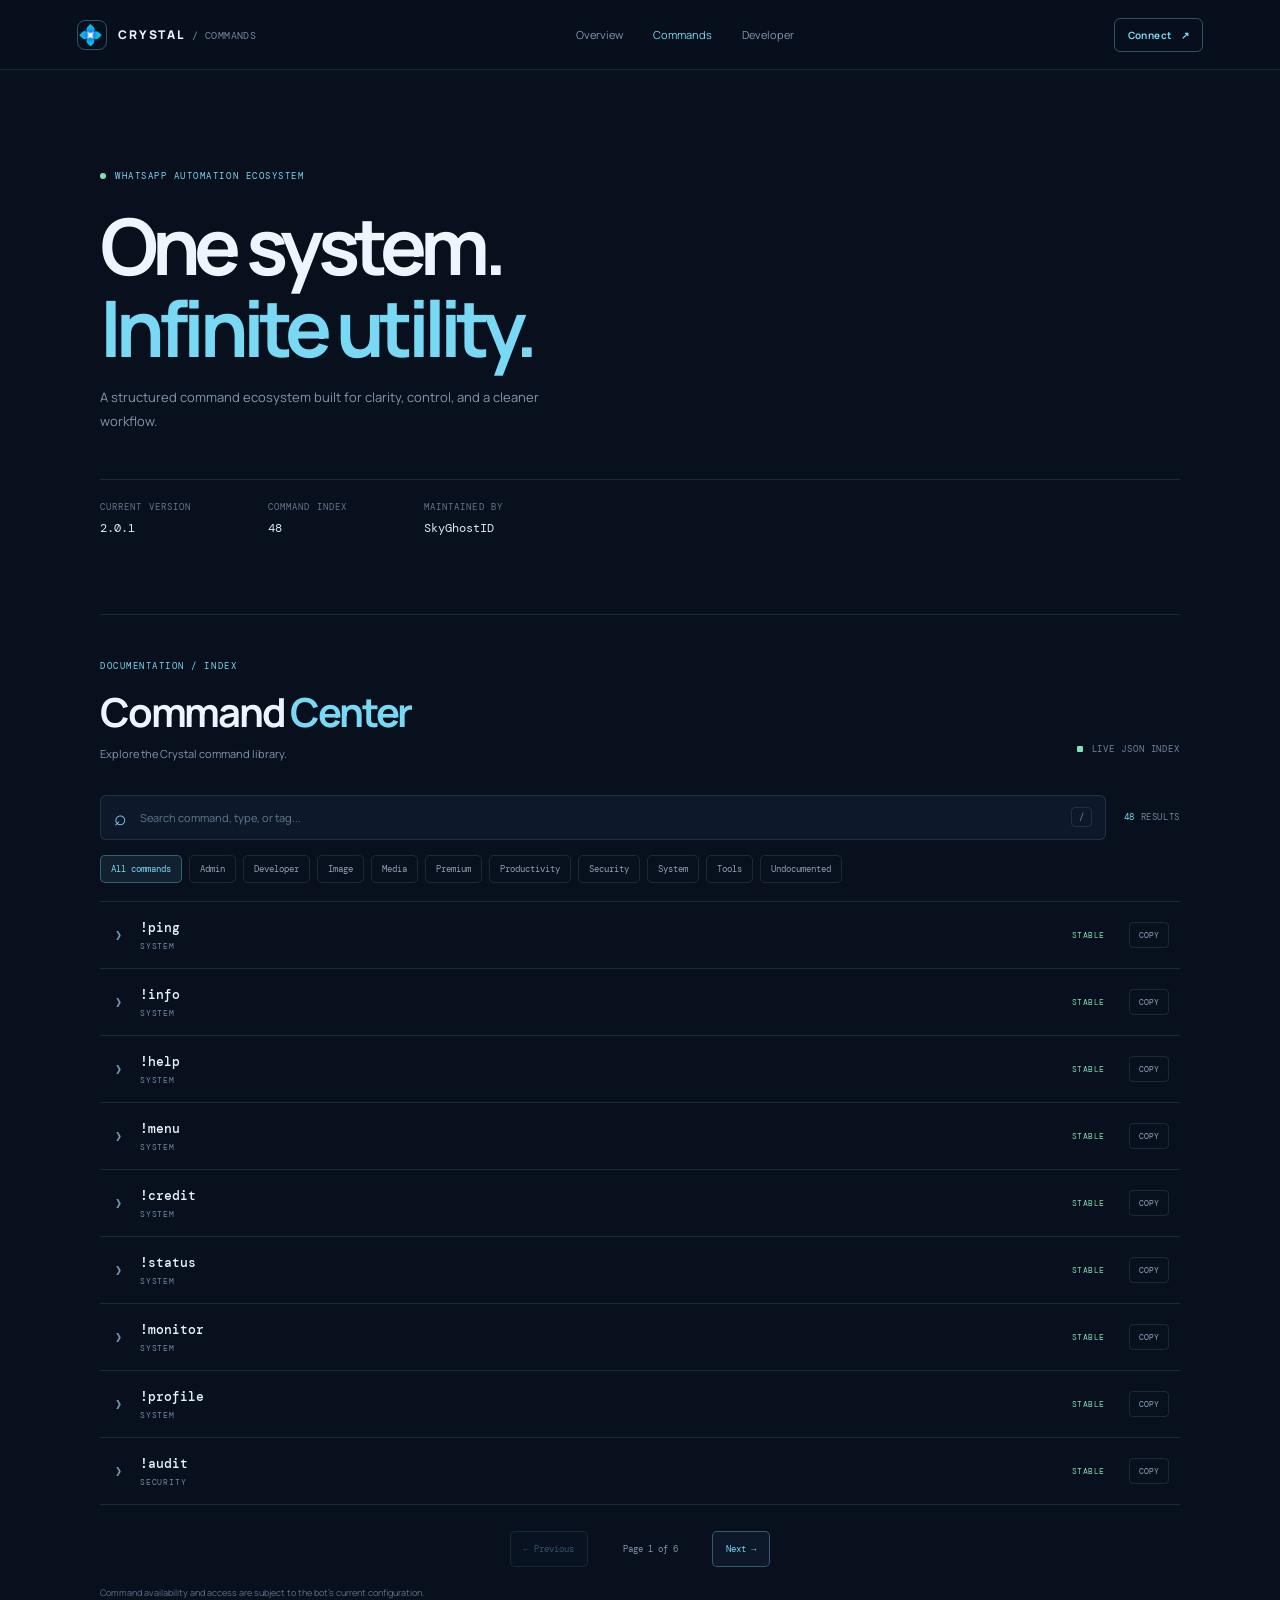
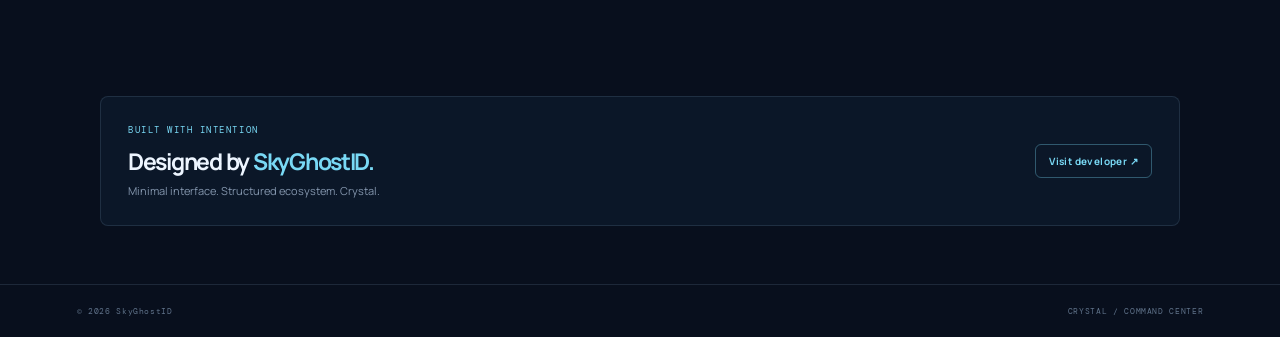
==== commit 9151a83a: "Update brand mark icon in index.html" ====
--- a/cc/index.html
+++ b/cc/index.html
@@ -15,7 +15,7 @@
 <body>
   <header class="topbar">
     <a class="brand" href="#overview" aria-label="Crystal home">
-      <span class="brand-mark">◇</span>
+      <span class="brand-mark">💠</span>
       <span>CRYSTAL<span class="brand-version">/ COMMANDS</span></span>
     </a>
     <nav class="nav-links" aria-label="Main navigation">
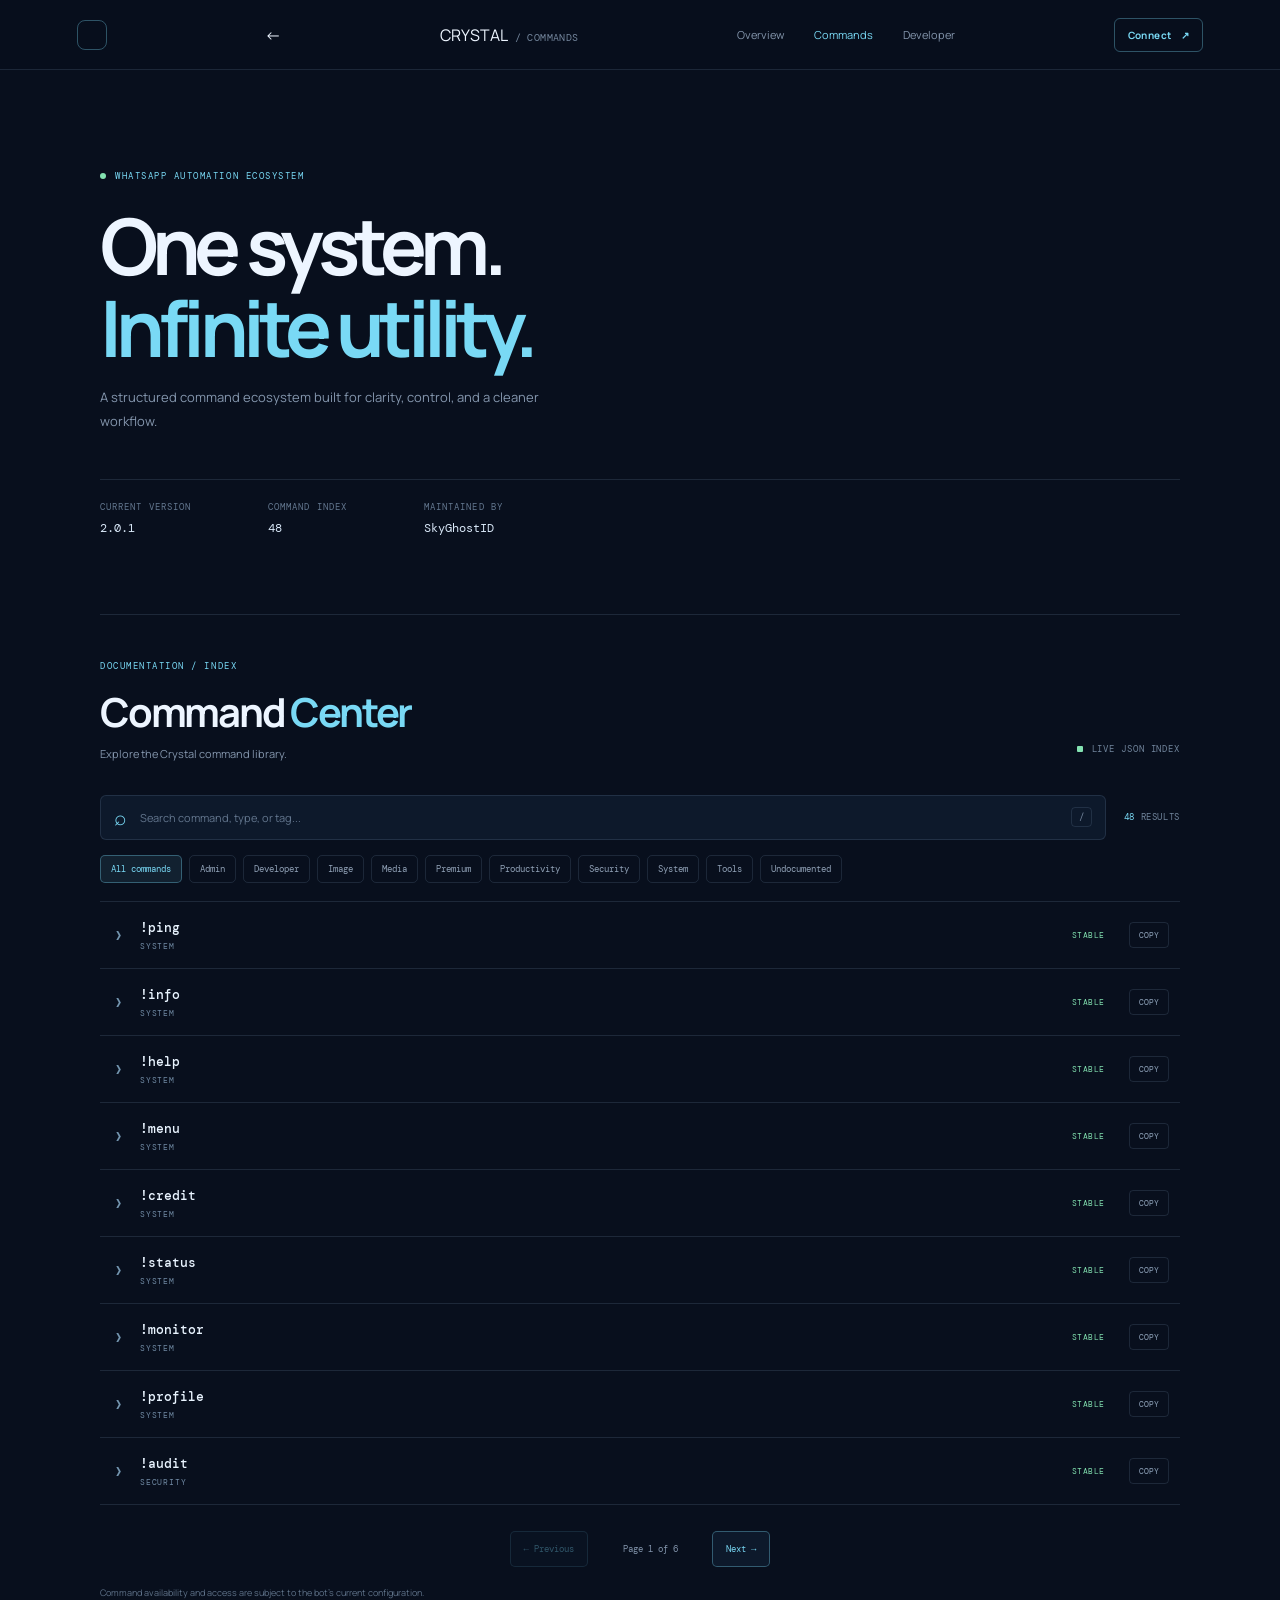
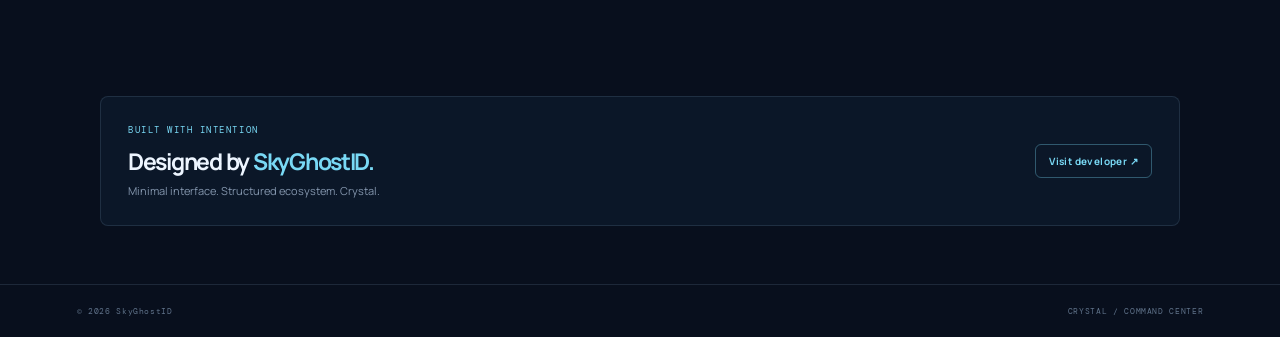
==== commit ffd884a8: "Update brand link to point to parent index.html" ====
--- a/cc/index.html
+++ b/cc/index.html
@@ -14,8 +14,8 @@
 </head>
 <body>
   <header class="topbar">
-    <a class="brand" href="#overview" aria-label="Crystal home">
-      <span class="brand-mark">💠</span>
+    <a class="brand" href="../index.html" aria-label="Crystal home">
+      <span class="brand-mark"><a href="../index.html"> ←</a> </span>
       <span>CRYSTAL<span class="brand-version">/ COMMANDS</span></span>
     </a>
     <nav class="nav-links" aria-label="Main navigation">
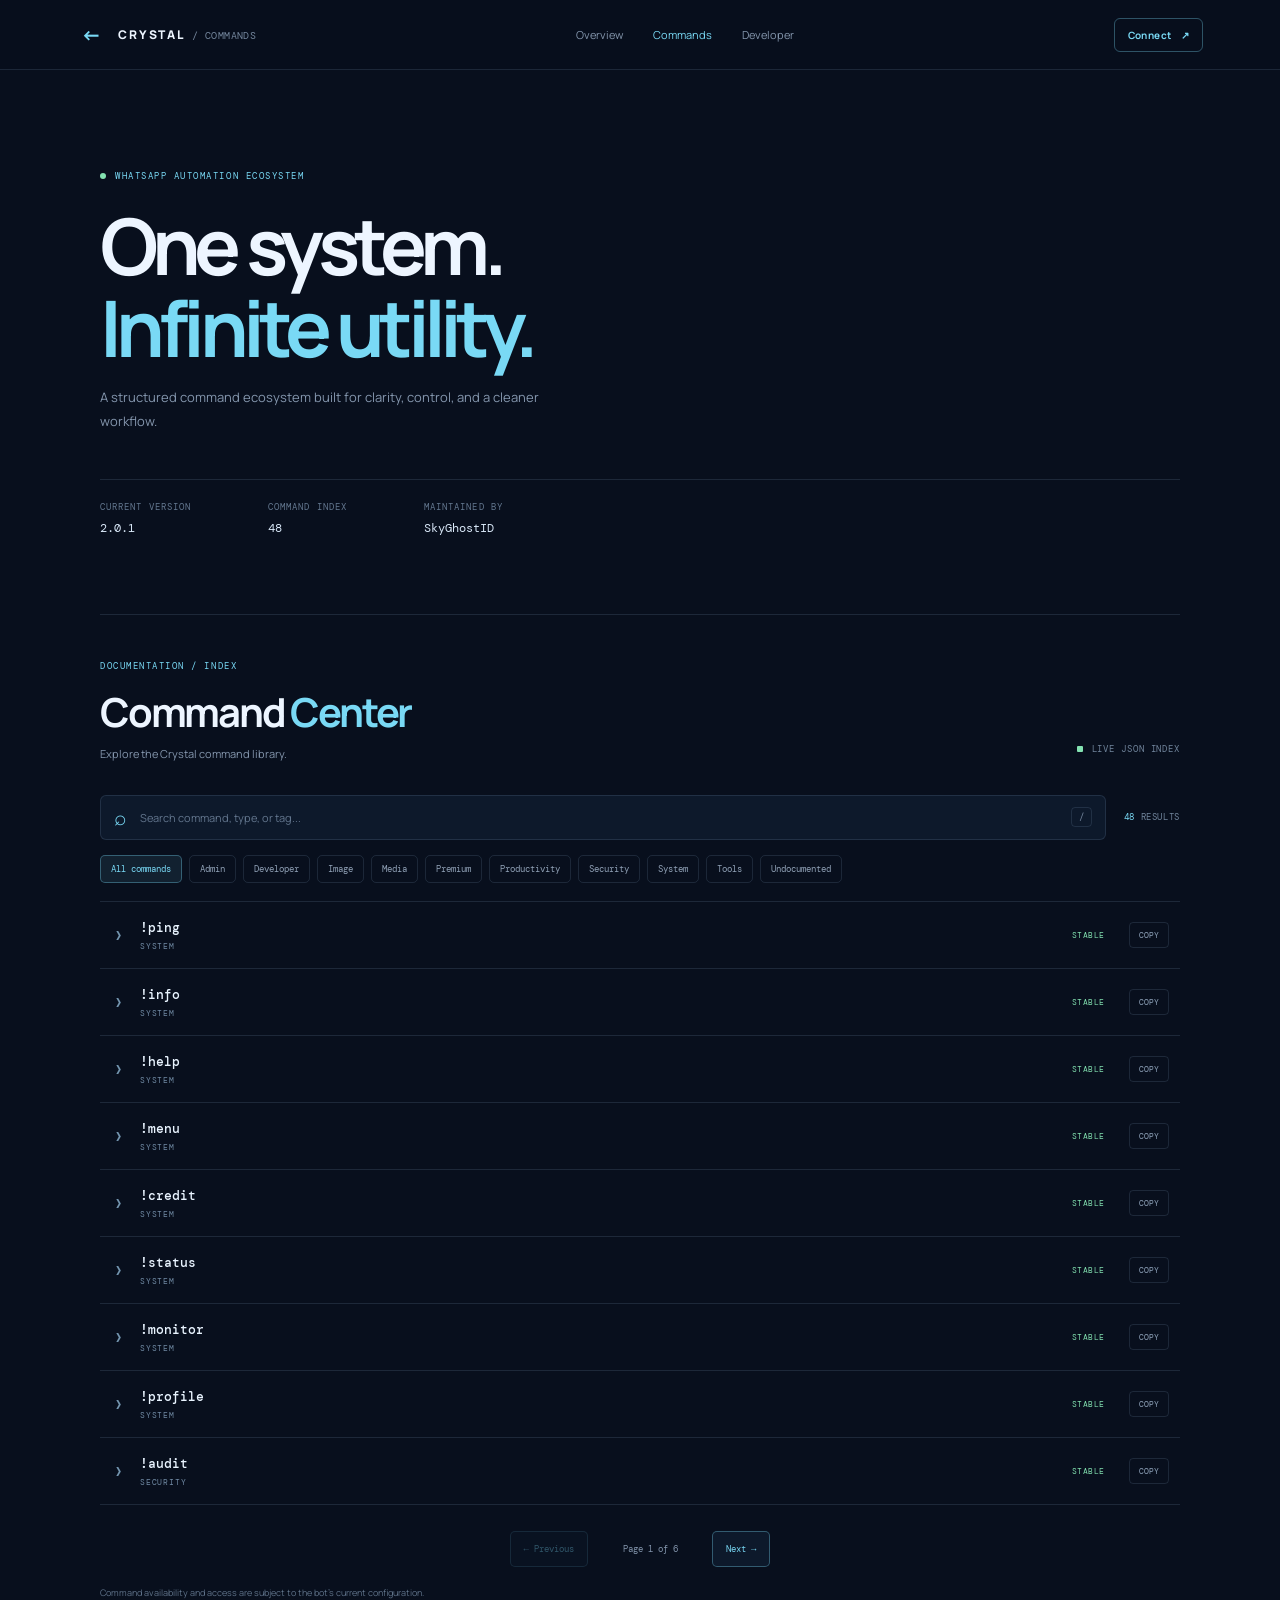
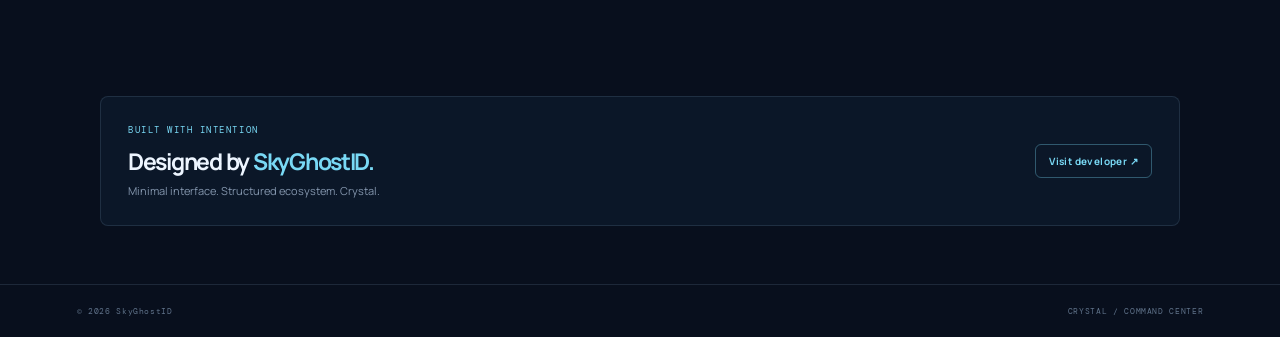
==== commit 220ef648: "Update index.html" ====
--- a/cc/index.html
+++ b/cc/index.html
@@ -15,7 +15,7 @@
 <body>
   <header class="topbar">
     <a class="brand" href="../index.html" aria-label="Crystal home">
-      <span class="brand-mark"><a href="../index.html"> ←</a> </span>
+      <span class="brand-mark">←</span>
       <span>CRYSTAL<span class="brand-version">/ COMMANDS</span></span>
     </a>
     <nav class="nav-links" aria-label="Main navigation">
--- a/cc/style.css
+++ b/cc/style.css
@@ -26,7 +26,7 @@
 }
 .brand { display: flex; align-items: center; gap: 11px; font-size: 12px; font-weight: 800; letter-spacing: .16em; }
 .brand-mark {
-  width: 30px; height: 30px; display: grid; place-items: center; border: 1px solid var(--line-strong);
+  width: 30px; height: 30px; display: grid; place-items: center; border: 0px solid var(--line-strong);
   color: var(--cyan); border-radius: 8px; font-size: 20px;
 }
 .brand-version { color: #74869d; font: 10px "DM Mono", monospace; letter-spacing: .04em; margin-left: 7px; }
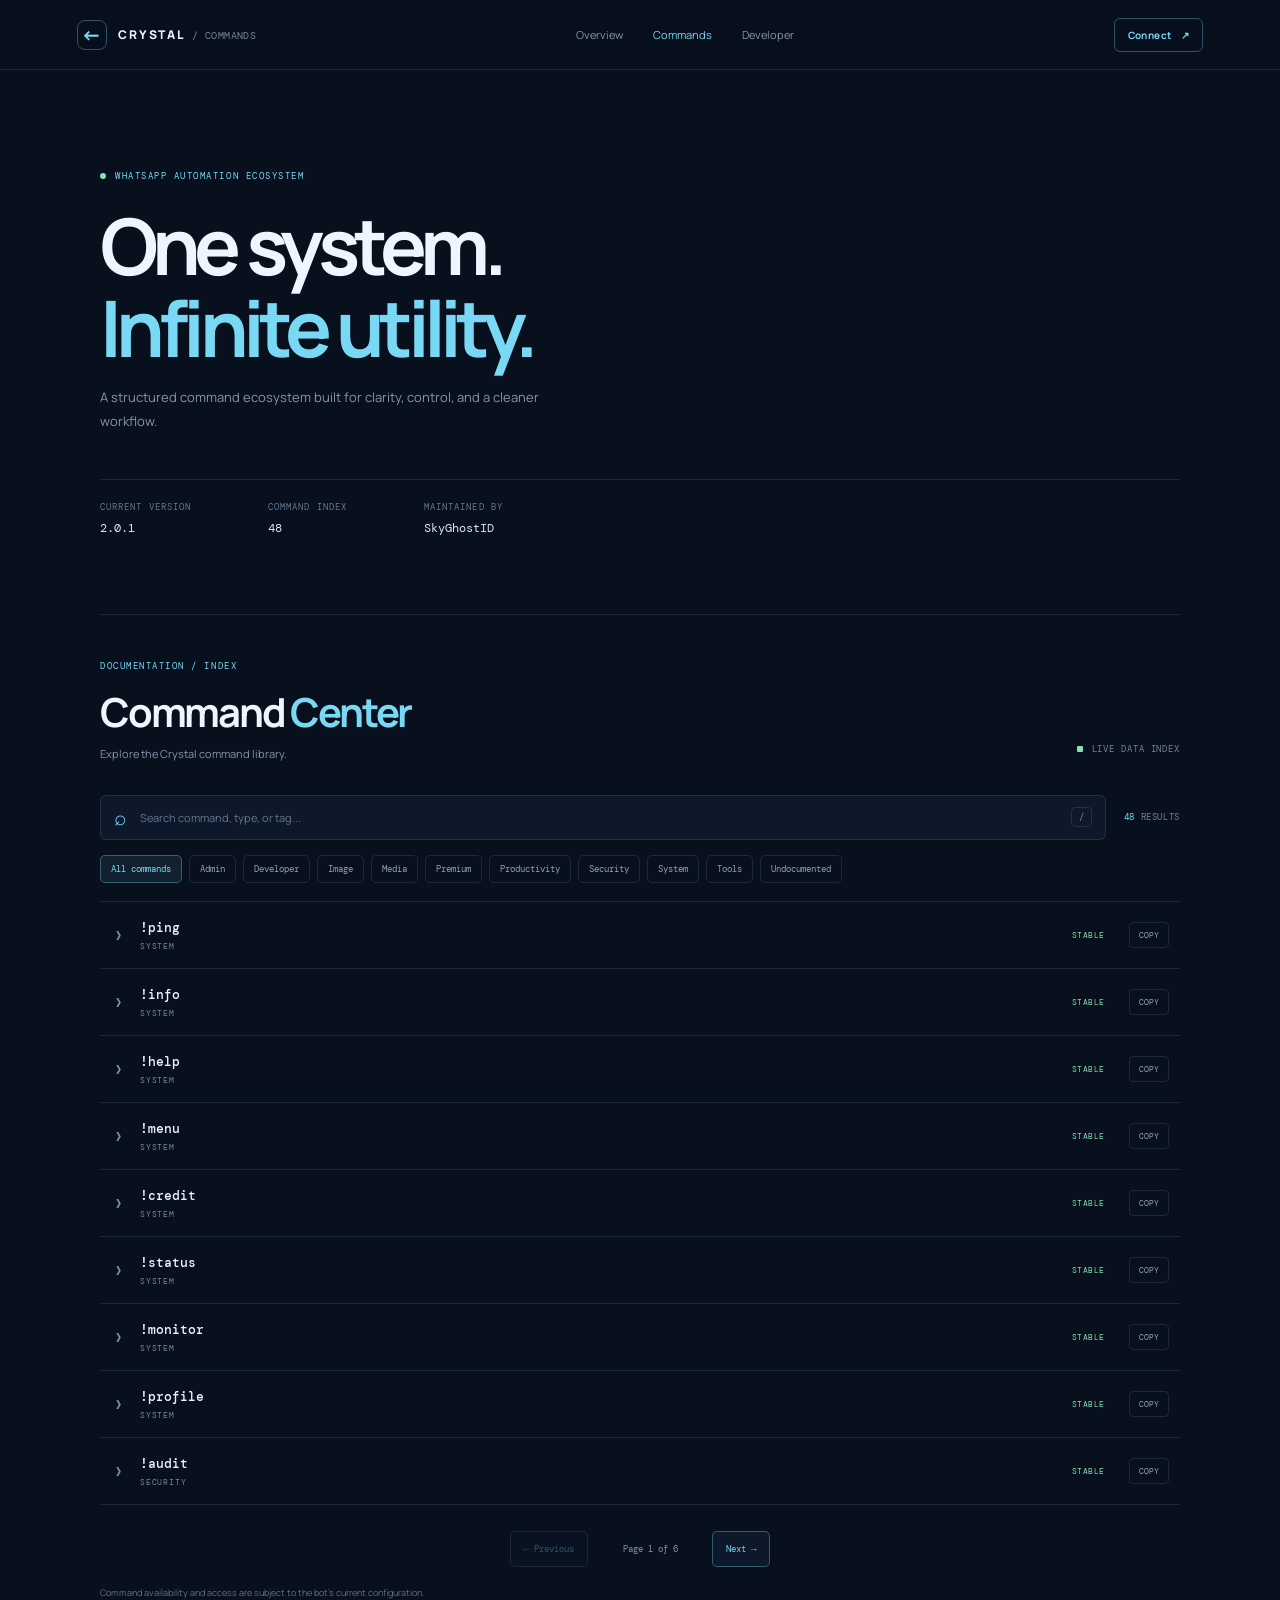
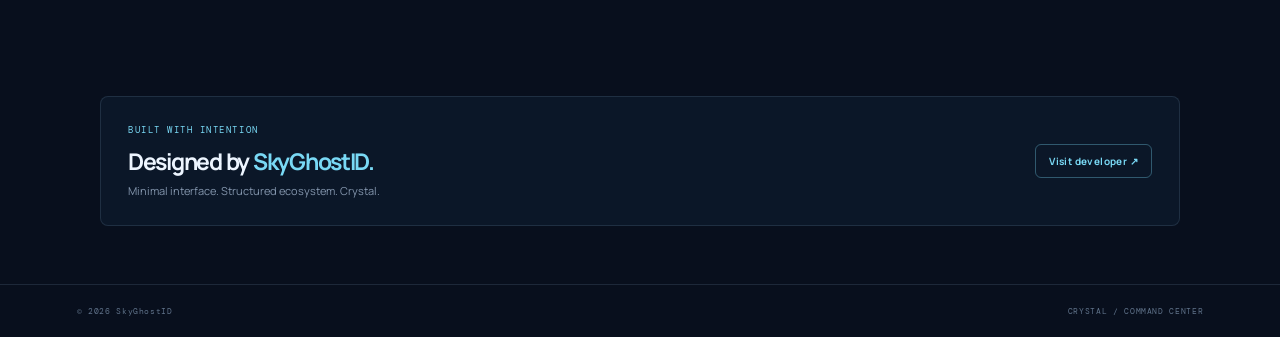
==== commit 76e49eef: "Change 'LIVE JSON INDEX' to 'LIVE DATA INDEX'" ====
--- a/cc/index.html
+++ b/cc/index.html
@@ -45,7 +45,7 @@
           <h2>Command <span>Center</span></h2>
           <p>Explore the Crystal command library.</p>
         </div>
-        <div class="index-note"><span class="index-square"></span> LIVE JSON INDEX</div>
+        <div class="index-note"><span class="index-square"></span> LIVE DATA INDEX</div>
       </div>
 
       <div class="toolbar">
--- a/cc/style.css
+++ b/cc/style.css
@@ -26,7 +26,7 @@
 }
 .brand { display: flex; align-items: center; gap: 11px; font-size: 12px; font-weight: 800; letter-spacing: .16em; }
 .brand-mark {
-  width: 30px; height: 30px; display: grid; place-items: center; border: 0px solid var(--line-strong);
+  width: 30px; height: 30px; display: grid; place-items: center; border: 1px solid var(--line-strong);
   color: var(--cyan); border-radius: 8px; font-size: 20px;
 }
 .brand-version { color: #74869d; font: 10px "DM Mono", monospace; letter-spacing: .04em; margin-left: 7px; }
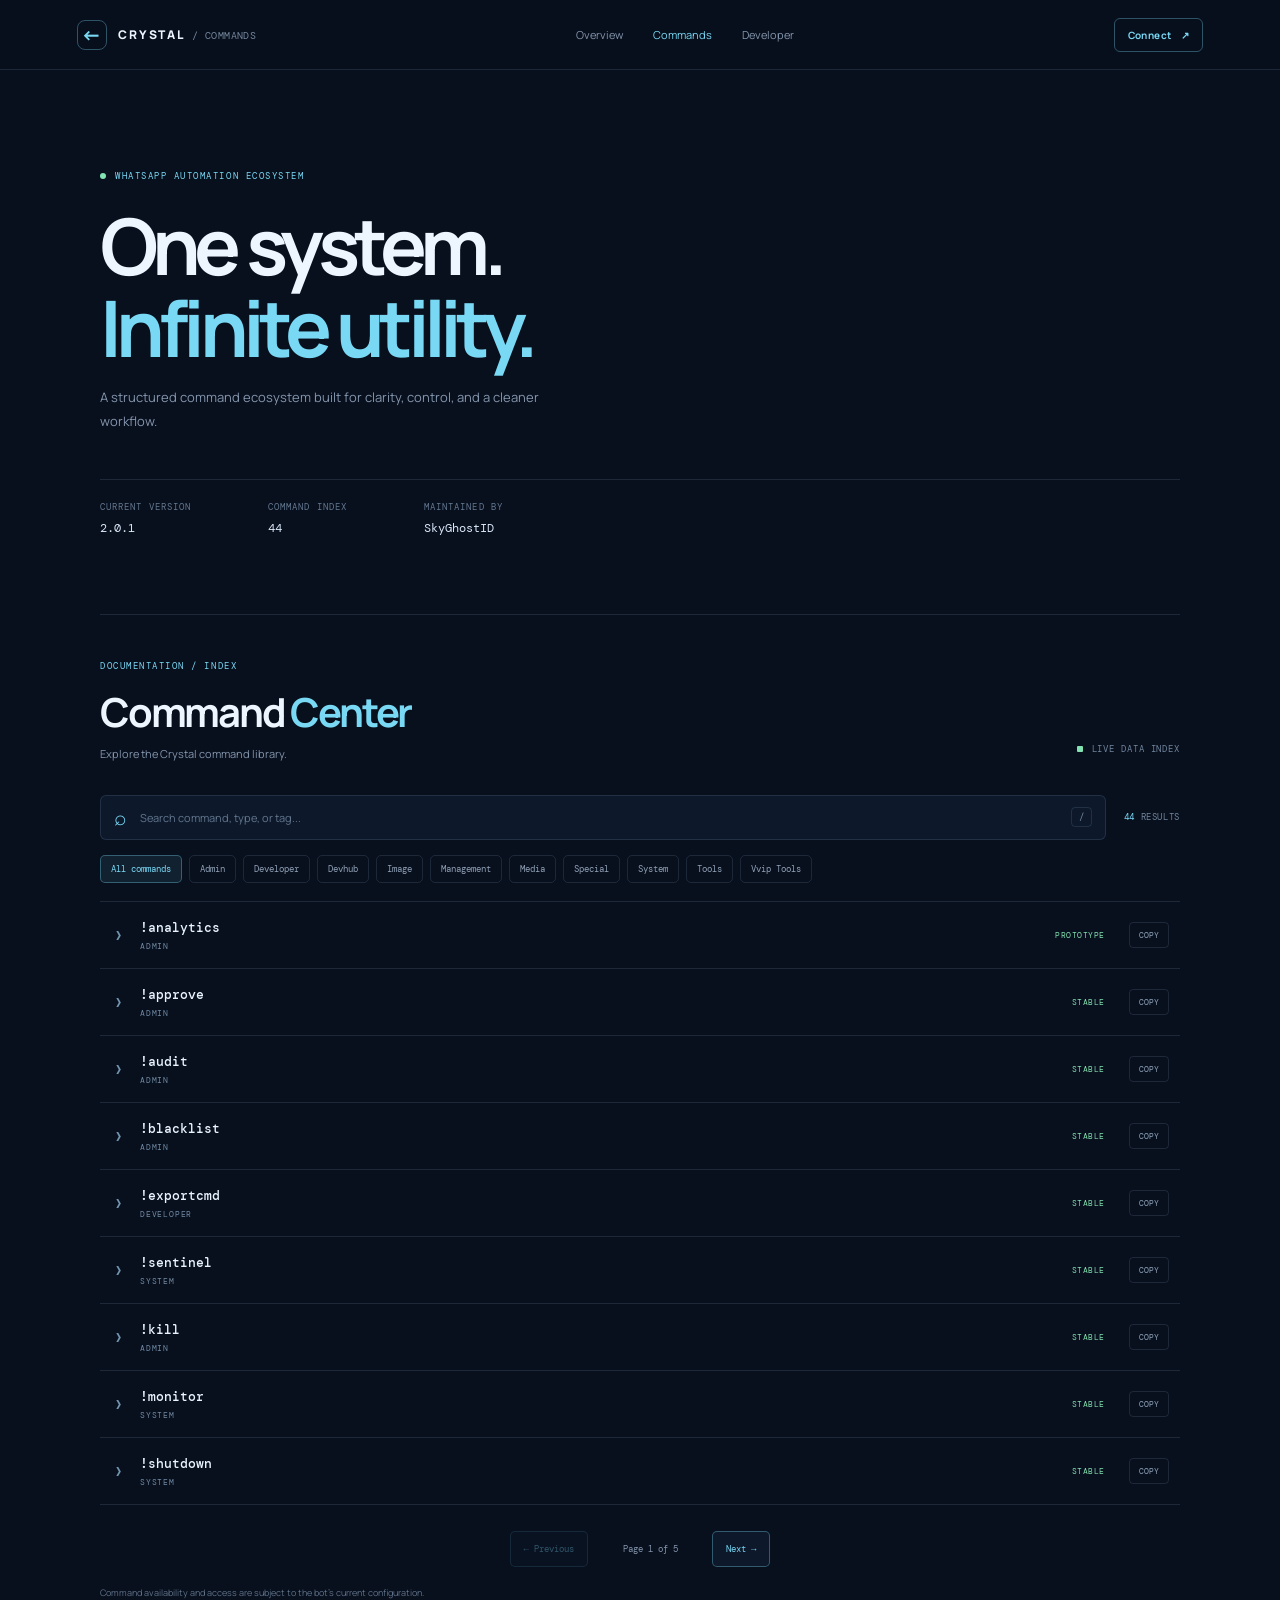
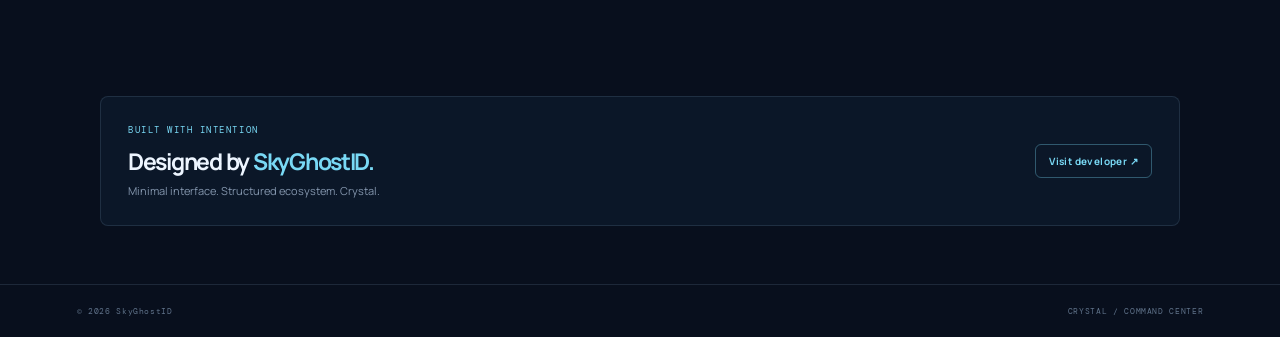
==== commit 4a5c41d5: "f" ====
--- a/cc/index.html
+++ b/cc/index.html
@@ -1,114 +1 @@
-<!doctype html>
-<html lang="id">
-<head>
-  <meta charset="utf-8">
-  <meta name="viewport" content="width=device-width, initial-scale=1">
-  <meta name="theme-color" content="#080f1d">
-  <meta name="description" content="Crystal command center by SkyGhostID.">
-  <title>Crystal | Command Center</title>
-  <link rel="preconnect" href="https://fonts.googleapis.com">
-  <link rel="preconnect" href="https://fonts.gstatic.com" crossorigin>
-  <link href="https://fonts.googleapis.com/css2?family=DM+Mono:wght@400;500&family=Manrope:wght@400;500;600;700;800&display=swap" rel="stylesheet">
-  <link rel="stylesheet" href="style.css">
-  <script src="script.js" defer></script>
-</head>
-<body>
-  <header class="topbar">
-    <a class="brand" href="../index.html" aria-label="Crystal home">
-      <span class="brand-mark">←</span>
-      <span>CRYSTAL<span class="brand-version">/ COMMANDS</span></span>
-    </a>
-    <nav class="nav-links" aria-label="Main navigation">
-      <a href="#overview">Overview</a>
-      <a class="active" href="#commands">Commands</a>
-      <a href="#footer">Developer</a>
-    </nav>
-    <a class="nav-cta" href="https://wa.me/6281248030605" target="_blank" rel="noopener">Connect <span>↗</span></a>
-  </header>
-
-  <main>
-    <section class="hero" id="overview">
-      <div class="eyebrow"><span class="status-dot"></span> WHATSAPP AUTOMATION ECOSYSTEM</div>
-      <h1>One system.<br><span>Infinite utility.</span></h1>
-      <p class="hero-copy">A structured command ecosystem built for clarity, control, and a cleaner workflow.</p>
-      <div class="hero-meta">
-        <div><span class="meta-label">CURRENT VERSION</span><strong id="bot-version">2.0.1</strong></div>
-        <div><span class="meta-label">COMMAND INDEX</span><strong id="command-count">--</strong></div>
-        <div><span class="meta-label">MAINTAINED BY</span><strong>SkyGhostID</strong></div>
-      </div>
-    </section>
-
-    <section class="command-section" id="commands">
-      <div class="section-heading">
-        <div>
-          <div class="eyebrow">DOCUMENTATION / INDEX</div>
-          <h2>Command <span>Center</span></h2>
-          <p>Explore the Crystal command library.</p>
-        </div>
-        <div class="index-note"><span class="index-square"></span> LIVE DATA INDEX</div>
-      </div>
-
-      <div class="toolbar">
-        <label class="search-box">
-          <span class="search-icon" aria-hidden="true">⌕</span>
-          <input id="command-search" type="search" placeholder="Search command, type, or tag..." autocomplete="off">
-          <kbd>/</kbd>
-        </label>
-        <div class="toolbar-meta"><span id="visible-count">0</span> RESULTS</div>
-      </div>
-
-      <div class="filter-row" id="category-filters" aria-label="Filter by category">
-        <button class="filter-chip selected" data-category="all" type="button">All commands</button>
-      </div>
-
-      <div class="catalog-state" id="catalog-state" role="status" aria-live="polite">
-        <span class="loader"></span> Loading command index...
-      </div>
-      <section class="command-list" id="command-grid" aria-label="Command list"></section>
-
-      <nav class="pagination" id="pagination" aria-label="Command pages" hidden>
-        <button class="page-button" id="prev-page" type="button" disabled>← Previous</button>
-        <span class="page-indicator" id="page-indicator" aria-live="polite">Page 1 of 1</span>
-        <button class="page-button" id="next-page" type="button" disabled>Next →</button>
-      </nav>
-      <div class="empty-state" id="empty-state" hidden>
-        <span class="empty-symbol">⌕</span>
-        <strong>No command found</strong>
-        <p>Try another keyword or category.</p>
-      </div>
-      <p class="catalog-footnote">Command availability and access are subject to the bot's current configuration.</p>
-    </section>
-
-    <section class="developer-strip" id="footer">
-      <div>
-        <div class="eyebrow">BUILT WITH INTENTION</div>
-        <h2>Designed by <span>SkyGhostID.</span></h2>
-        <p>Minimal interface. Structured ecosystem. Crystal.</p>
-      </div>
-      <a href="https://hostinginzel.my.id" target="_blank" rel="noopener" class="outline-link">Visit developer ↗</a>
-    </section>
-  </main>
-
-  <footer class="footer">
-    <span>© 2026 SkyGhostID</span>
-    <span>CRYSTAL / COMMAND CENTER</span>
-  </footer>
-
-  <template id="command-row-template">
-    <article class="command-row">
-      <div class="command-main">
-        <button class="expand-button" type="button" aria-expanded="false">
-          <span class="expand-chevron" aria-hidden="true">›</span>
-          <span class="command-identity">
-            <span class="command-name"></span>
-            <span class="command-category"></span>
-          </span>
-          <span class="command-status"></span>
-        </button>
-        <button class="copy-button" type="button" aria-label="Copy command" title="Copy command">COPY</button>
-      </div>
-      <div class="command-detail" hidden></div>
-    </article>
-  </template>
-</body>
-</html>
+<!doctype html><html lang="id"><head><meta charset="utf-8"><meta name="viewport" content="width=device-width,initial-scale=1"><meta name="theme-color" content="#080f1d"><meta name="description" content="Crystal command center by SkyGhostID."><title>Crystal | Command Center</title><link rel="preconnect" href="https://fonts.googleapis.com"><link rel="preconnect" href="https://fonts.gstatic.com" crossorigin><link href="https://fonts.googleapis.com/css2?family=DM+Mono:wght@400;500&family=Manrope:wght@400;500;600;700;800&display=swap" rel="stylesheet"><link rel="stylesheet" href="style.css"><script src="script.js" defer></script></head><body><header class="topbar"><a class="brand" href="../index.html" aria-label="Crystal home"><span class="brand-mark">←</span> <span>CRYSTAL<span class="brand-version">/ COMMANDS</span></span></a><nav class="nav-links" aria-label="Main navigation"><a href="#overview">Overview</a> <a class="active" href="#commands">Commands</a> <a href="#footer">Developer</a></nav><a class="nav-cta" href="https://wa.me/6281248030605" target="_blank" rel="noopener">Connect <span>↗</span></a></header><main><section class="hero" id="overview"><div class="eyebrow"><span class="status-dot"></span> WHATSAPP AUTOMATION ECOSYSTEM</div><h1>One system.<br><span>Infinite utility.</span></h1><p class="hero-copy">A structured command ecosystem built for clarity, control, and a cleaner workflow.</p><div class="hero-meta"><div><span class="meta-label">CURRENT VERSION</span><strong id="bot-version">2.0.1</strong></div><div><span class="meta-label">COMMAND INDEX</span><strong id="command-count">--</strong></div><div><span class="meta-label">MAINTAINED BY</span><strong>SkyGhostID</strong></div></div></section><section class="command-section" id="commands"><div class="section-heading"><div><div class="eyebrow">DOCUMENTATION / INDEX</div><h2>Command <span>Center</span></h2><p>Explore the Crystal command library.</p></div><div class="index-note"><span class="index-square"></span> LIVE DATA INDEX</div></div><div class="toolbar"><label class="search-box"><span class="search-icon" aria-hidden="true">⌕</span> <input id="command-search" type="search" placeholder="Search command, type, or tag..." autocomplete="off"> <kbd>/</kbd></label><div class="toolbar-meta"><span id="visible-count">0</span> RESULTS</div></div><div class="filter-row" id="category-filters" aria-label="Filter by category"><button class="filter-chip selected" data-category="all" type="button">All commands</button></div><div class="catalog-state" id="catalog-state" role="status" aria-live="polite"><span class="loader"></span> Loading command index...</div><section class="command-list" id="command-grid" aria-label="Command list"></section><nav class="pagination" id="pagination" aria-label="Command pages" hidden><button class="page-button" id="prev-page" type="button" disabled>← Previous</button> <span class="page-indicator" id="page-indicator" aria-live="polite">Page 1 of 1</span> <button class="page-button" id="next-page" type="button" disabled>Next →</button></nav><div class="empty-state" id="empty-state" hidden><span class="empty-symbol">⌕</span> <strong>No command found</strong><p>Try another keyword or category.</p></div><p class="catalog-footnote">Command availability and access are subject to the bot's current configuration.</p></section><section class="developer-strip" id="footer"><div><div class="eyebrow">BUILT WITH INTENTION</div><h2>Designed by <span>SkyGhostID.</span></h2><p>Minimal interface. Structured ecosystem. Crystal.</p></div><a href="https://hostinginzel.my.id" target="_blank" rel="noopener" class="outline-link">Visit developer ↗</a></section></main><footer class="footer"><span>© 2026 SkyGhostID</span> <span>CRYSTAL / COMMAND CENTER</span></footer><template id="command-row-template"><article class="command-row"><div class="command-main"><button class="expand-button" type="button" aria-expanded="false"><span class="expand-chevron" aria-hidden="true">›</span> <span class="command-identity"><span class="command-name"></span> <span class="command-category"></span> </span><span class="command-status"></span></button> <button class="copy-button" type="button" aria-label="Copy command" title="Copy command">COPY</button></div><div class="command-detail" hidden></div></article></template></body></html>
--- a/cc/style.css
+++ b/cc/style.css
@@ -1,177 +1 @@
-:root {
-  color-scheme: dark;
-  --bg: #080f1d;
-  --surface: #0d192b;
-  --surface-raised: #11233a;
-  --line: rgba(157, 190, 224, .14);
-  --line-strong: rgba(121, 217, 245, .34);
-  --text: #edf5ff;
-  --muted: #8496ad;
-  --cyan: #79d9f5;
-  --cyan-soft: rgba(121, 217, 245, .09);
-  --green: #83e2b1;
-  --amber: #f0c477;
-  --red: #f08c98;
-  font-family: "Manrope", sans-serif;
-}
-* { box-sizing: border-box; }
-html { scroll-behavior: smooth; }
-body { margin: 0; min-height: 100vh; background: var(--bg); color: var(--text); overflow-x: hidden; }
-a { color: inherit; text-decoration: none; }
-button, input { font: inherit; }
-.topbar {
-  min-height: 70px; padding: 0 max(6vw, 24px); display: flex; align-items: center;
-  justify-content: space-between; gap: 20px; border-bottom: 1px solid var(--line);
-  background: rgba(8, 15, 29, .96); position: sticky; top: 0; z-index: 10;
-}
-.brand { display: flex; align-items: center; gap: 11px; font-size: 12px; font-weight: 800; letter-spacing: .16em; }
-.brand-mark {
-  width: 30px; height: 30px; display: grid; place-items: center; border: 1px solid var(--line-strong);
-  color: var(--cyan); border-radius: 8px; font-size: 20px;
-}
-.brand-version { color: #74869d; font: 10px "DM Mono", monospace; letter-spacing: .04em; margin-left: 7px; }
-.nav-links { display: flex; gap: 30px; color: var(--muted); font-size: 11px; }
-.nav-links a:hover, .nav-links a.active { color: var(--cyan); }
-.nav-cta, .outline-link {
-  border: 1px solid var(--line-strong); border-radius: 6px; padding: 9px 13px;
-  color: var(--cyan); font-size: 10px; font-weight: 700; letter-spacing: .04em;
-}
-.nav-cta span { margin-left: 7px; }
-main { width: min(1080px, 88vw); margin: auto; }
-.hero { padding: 100px 0 78px; }
-.eyebrow { display: flex; align-items: center; gap: 9px; color: var(--cyan); font: 9px "DM Mono", monospace; letter-spacing: .17em; }
-.status-dot { width: 6px; height: 6px; border-radius: 50%; background: var(--green); }
-h1 { margin: 23px 0 16px; font-size: clamp(46px, 7vw, 78px); line-height: 1.05; letter-spacing: -.075em; font-weight: 700; }
-h1 span, h2 span { color: var(--cyan); }
-.hero-copy { max-width: 460px; color: var(--muted); font-size: 13px; line-height: 1.85; }
-.hero-meta { display: flex; gap: clamp(28px, 6vw, 78px); margin-top: 46px; padding-top: 21px; border-top: 1px solid var(--line); }
-.hero-meta div { display: grid; gap: 7px; }
-.meta-label { color: #647890; font: 9px "DM Mono", monospace; letter-spacing: .12em; }
-.hero-meta strong { font: 12px "DM Mono", monospace; color: #d9e8f8; }
-.command-section { padding: 45px 0 88px; border-top: 1px solid var(--line); }
-.section-heading { display: flex; align-items: end; justify-content: space-between; gap: 20px; }
-h2 { margin: 12px 0 7px; font-size: clamp(29px, 4vw, 40px); letter-spacing: -.055em; }
-.section-heading p, .developer-strip p { margin: 0; color: var(--muted); font-size: 11px; }
-.index-note { color: #71859c; font: 9px "DM Mono", monospace; letter-spacing: .1em; display: flex; align-items: center; gap: 9px; padding-bottom: 6px; }
-.index-square { width: 6px; height: 6px; background: var(--green); border-radius: 1px; }
-.toolbar { display: flex; align-items: center; gap: 18px; margin-top: 34px; }
-.search-box {
-  flex: 1; display: flex; align-items: center; gap: 11px; height: 45px; padding: 0 13px;
-  border: 1px solid var(--line); background: var(--surface); border-radius: 6px;
-}
-.search-box:focus-within { border-color: var(--line-strong); }
-.search-icon { color: var(--cyan); font-size: 21px; }
-.search-box input { width: 100%; border: 0; outline: 0; background: transparent; color: var(--text); font-size: 11px; }
-.search-box input::placeholder { color: #63768e; }
-kbd { border: 1px solid var(--line); border-radius: 4px; padding: 3px 7px; color: #74869d; font: 9px "DM Mono", monospace; }
-.toolbar-meta { color: #71859c; font: 9px "DM Mono", monospace; white-space: nowrap; letter-spacing: .07em; }
-.toolbar-meta span { color: var(--cyan); }
-.filter-row { display: flex; flex-wrap: wrap; gap: 7px; margin: 15px 0 18px; }
-.filter-chip {
-  border: 1px solid var(--line); background: transparent; color: #91a2b7; border-radius: 5px;
-  padding: 7px 10px; font: 9px "DM Mono", monospace; cursor: pointer;
-}
-.filter-chip:hover, .filter-chip.selected { border-color: var(--line-strong); color: var(--cyan); background: var(--cyan-soft); }
-.catalog-state { min-height: 90px; display: flex; align-items: center; justify-content: center; gap: 11px; color: var(--muted); font: 10px "DM Mono", monospace; }
-.catalog-state.error { color: var(--red); }
-.loader { width: 12px; height: 12px; border: 1px solid #36516b; border-top-color: var(--cyan); border-radius: 50%; animation: spin .8s linear infinite; }
-@keyframes spin { to { transform: rotate(360deg); } }
-
-.command-list { border-top: 1px solid var(--line); }
-.command-row { border-bottom: 1px solid var(--line); min-width: 0; }
-.command-main { display: flex; align-items: stretch; min-height: 66px; gap: 14px; }
-.expand-button {
-  min-width: 0; flex: 1; display: flex; align-items: center; gap: 13px; padding: 12px 10px;
-  border: 0; background: transparent; color: inherit; text-align: left; cursor: pointer;
-}
-.expand-button:hover { background: rgba(121, 217, 245, .035); }
-.expand-chevron {
-  width: 17px; flex: 0 0 17px; color: #7395af; font: 22px "DM Mono", monospace;
-  line-height: 1; text-align: center; transition: transform .16s ease, color .16s ease;
-}
-.command-row.is-expanded .expand-chevron { transform: rotate(90deg); color: var(--cyan); }
-.command-identity { min-width: 0; display: flex; flex-direction: column; gap: 5px; }
-.command-name { color: #e9f4ff; font: 500 13px "DM Mono", monospace; overflow-wrap: anywhere; }
-.command-category { color: #718ba5; font: 8px "DM Mono", monospace; letter-spacing: .1em; text-transform: uppercase; }
-.command-status {
-  margin-left: auto; flex: 0 0 auto; color: var(--green); font: 8px "DM Mono", monospace;
-  letter-spacing: .07em; text-transform: uppercase;
-}
-.command-status.maintenance { color: var(--amber); }
-.command-status.undocumented, .command-status.coming-soon { color: #9ba9bb; }
-.command-status.deprecated, .command-status.disabled { color: var(--red); }
-.copy-button {
-  align-self: center; margin-right: 11px; border: 1px solid var(--line); border-radius: 4px;
-  background: transparent; color: #91a5bc; padding: 7px 9px; font: 8px "DM Mono", monospace; cursor: pointer;
-}
-.copy-button:hover, .copy-button.copied { color: var(--cyan); border-color: var(--line-strong); }
-.command-detail { padding: 0 18px 18px 40px; }
-.detail-content { border-left: 1px solid rgba(121, 217, 245, .25); padding: 2px 0 2px 16px; }
-.command-description { margin: 0 0 14px; color: #a2b3c7; font-size: 11px; line-height: 1.75; }
-.detail-grid { display: grid; grid-template-columns: repeat(4, minmax(0, 1fr)); gap: 12px; margin: 12px 0; }
-.detail-line, .detail-extra { display: flex; flex-direction: column; gap: 5px; min-width: 0; }
-.detail-label { color: #627a93; font: 8px "DM Mono", monospace; letter-spacing: .1em; }
-.detail-value { color: #c1d3e6; font: 10px "DM Mono", monospace; overflow-wrap: anywhere; }
-.detail-extra { margin-top: 12px; }
-.detail-tags { display: flex; flex-wrap: wrap; gap: 5px; margin-top: 12px; }
-.tag { color: #8ba2ba; background: rgba(132, 158, 188, .08); padding: 4px 6px; border-radius: 3px; font: 8px "DM Mono", monospace; }
-.detail-empty { color: var(--muted); font-size: 10px; }
-.empty-state { text-align: center; padding: 48px 15px; color: var(--muted); }
-.empty-symbol { display: block; color: var(--cyan); font-size: 25px; margin-bottom: 10px; }
-.empty-state strong { color: var(--text); font-size: 12px; }
-.empty-state p { font-size: 10px; }
-.catalog-footnote { margin-top: 19px; color: #5f7289; font-size: 9px; }
-.pagination { display: flex; align-items: center; justify-content: center; gap: 17px; margin: 26px 0 6px; }
-.page-button {
-  min-height: 36px; padding: 0 13px; border: 1px solid var(--line-strong); border-radius: 5px;
-  background: var(--surface); color: var(--cyan); font: 9px "DM Mono", monospace; cursor: pointer;
-}
-.page-button:hover:not(:disabled) { background: var(--cyan-soft); }
-.page-button:disabled { opacity: .35; cursor: not-allowed; }
-.page-indicator { min-width: 90px; color: var(--muted); font: 9px "DM Mono", monospace; text-align: center; }
-.developer-strip {
-  margin: 0 0 58px; padding: 27px; border: 1px solid var(--line); border-radius: 8px;
-  background: #0b1728; display: flex; align-items: center; justify-content: space-between; gap: 20px;
-}
-.developer-strip h2 { font-size: 23px; margin: 9px 0 6px; }
-.outline-link { white-space: nowrap; }
-.footer {
-  border-top: 1px solid var(--line); padding: 21px max(6vw, 24px); display: flex;
-  justify-content: space-between; color: #60738a; font: 8px "DM Mono", monospace; letter-spacing: .08em;
-}
-[hidden] { display: none !important; }
-
-@media (max-width: 700px) {
-  .topbar { min-height: 62px; padding: 0 5vw; }
-  .nav-links { gap: 13px; font-size: 9px; }
-  .nav-links a:first-child { display: none; }
-  .nav-cta { padding: 8px 9px; font-size: 9px; }
-  main { width: 90vw; }
-  .hero { padding: 75px 0 60px; }
-  .hero-meta { gap: 20px; flex-wrap: wrap; }
-  .hero-meta strong { font-size: 10px; }
-  .section-heading { align-items: flex-start; flex-direction: column; }
-  .toolbar { gap: 10px; }
-  .toolbar-meta { font-size: 8px; }
-  .command-main { min-height: 62px; gap: 7px; }
-  .expand-button { gap: 9px; padding: 11px 5px; }
-  .command-name { font-size: 12px; }
-  .command-status { font-size: 7px; }
-  .copy-button { margin-right: 3px; padding: 7px; }
-  .command-detail { padding: 0 8px 15px 29px; }
-  .detail-content { padding-left: 12px; }
-  .detail-grid { grid-template-columns: repeat(2, minmax(0, 1fr)); }
-  .developer-strip { align-items: flex-start; flex-direction: column; padding: 22px; }
-  .footer { gap: 12px; font-size: 7px; }
-}
-@media (max-width: 390px) {
-  .brand { font-size: 10px; }
-  .brand-version { font-size: 8px; }
-  .nav-links { gap: 9px; }
-  .nav-links a:last-child { display: none; }
-  .pagination { gap: 9px; }
-  .page-button { padding: 0 9px; font-size: 8px; }
-}
-@media (prefers-reduced-motion: reduce) {
-  *, *::before, *::after { scroll-behavior: auto !important; animation-duration: .01ms !important; transition-duration: .01ms !important; }
-}
+:root{color-scheme:dark;--bg:#080f1d;--surface:#0d192b;--surface-raised:#11233a;--line:rgba(157, 190, 224, .14);--line-strong:rgba(121, 217, 245, .34);--text:#edf5ff;--muted:#8496ad;--cyan:#79d9f5;--cyan-soft:rgba(121, 217, 245, .09);--green:#83e2b1;--amber:#f0c477;--red:#f08c98;font-family:Manrope,sans-serif}*{box-sizing:border-box}html{scroll-behavior:smooth}body{margin:0;min-height:100vh;background:var(--bg);color:var(--text);overflow-x:hidden}a{color:inherit;text-decoration:none}button,input{font:inherit}.topbar{min-height:70px;padding:0 max(6vw,24px);display:flex;align-items:center;justify-content:space-between;gap:20px;border-bottom:1px solid var(--line);background:rgba(8,15,29,.96);position:sticky;top:0;z-index:10}.brand{display:flex;align-items:center;gap:11px;font-size:12px;font-weight:800;letter-spacing:.16em}.brand-mark{width:30px;height:30px;display:grid;place-items:center;border:1px solid var(--line-strong);color:var(--cyan);border-radius:8px;font-size:20px}.brand-version{color:#74869d;font:10px "DM Mono",monospace;letter-spacing:.04em;margin-left:7px}.nav-links{display:flex;gap:30px;color:var(--muted);font-size:11px}.nav-links a.active,.nav-links a:hover{color:var(--cyan)}.nav-cta,.outline-link{border:1px solid var(--line-strong);border-radius:6px;padding:9px 13px;color:var(--cyan);font-size:10px;font-weight:700;letter-spacing:.04em}.nav-cta span{margin-left:7px}main{width:min(1080px,88vw);margin:auto}.hero{padding:100px 0 78px}.eyebrow{display:flex;align-items:center;gap:9px;color:var(--cyan);font:9px "DM Mono",monospace;letter-spacing:.17em}.status-dot{width:6px;height:6px;border-radius:50%;background:var(--green)}h1{margin:23px 0 16px;font-size:clamp(46px, 7vw, 78px);line-height:1.05;letter-spacing:-.075em;font-weight:700}h1 span,h2 span{color:var(--cyan)}.hero-copy{max-width:460px;color:var(--muted);font-size:13px;line-height:1.85}.hero-meta{display:flex;gap:clamp(28px,6vw,78px);margin-top:46px;padding-top:21px;border-top:1px solid var(--line)}.hero-meta div{display:grid;gap:7px}.meta-label{color:#647890;font:9px "DM Mono",monospace;letter-spacing:.12em}.hero-meta strong{font:12px "DM Mono",monospace;color:#d9e8f8}.command-section{padding:45px 0 88px;border-top:1px solid var(--line)}.section-heading{display:flex;align-items:end;justify-content:space-between;gap:20px}h2{margin:12px 0 7px;font-size:clamp(29px, 4vw, 40px);letter-spacing:-.055em}.developer-strip p,.section-heading p{margin:0;color:var(--muted);font-size:11px}.index-note{color:#71859c;font:9px "DM Mono",monospace;letter-spacing:.1em;display:flex;align-items:center;gap:9px;padding-bottom:6px}.index-square{width:6px;height:6px;background:var(--green);border-radius:1px}.toolbar{display:flex;align-items:center;gap:18px;margin-top:34px}.search-box{flex:1;display:flex;align-items:center;gap:11px;height:45px;padding:0 13px;border:1px solid var(--line);background:var(--surface);border-radius:6px}.search-box:focus-within{border-color:var(--line-strong)}.search-icon{color:var(--cyan);font-size:21px}.search-box input{width:100%;border:0;outline:0;background:0 0;color:var(--text);font-size:11px}.search-box input::placeholder{color:#63768e}kbd{border:1px solid var(--line);border-radius:4px;padding:3px 7px;color:#74869d;font:9px "DM Mono",monospace}.toolbar-meta{color:#71859c;font:9px "DM Mono",monospace;white-space:nowrap;letter-spacing:.07em}.toolbar-meta span{color:var(--cyan)}.filter-row{display:flex;flex-wrap:wrap;gap:7px;margin:15px 0 18px}.filter-chip{border:1px solid var(--line);background:0 0;color:#91a2b7;border-radius:5px;padding:7px 10px;font:9px "DM Mono",monospace;cursor:pointer}.filter-chip.selected,.filter-chip:hover{border-color:var(--line-strong);color:var(--cyan);background:var(--cyan-soft)}.catalog-state{min-height:90px;display:flex;align-items:center;justify-content:center;gap:11px;color:var(--muted);font:10px "DM Mono",monospace}.catalog-state.error{color:var(--red)}.loader{width:12px;height:12px;border:1px solid #36516b;border-top-color:var(--cyan);border-radius:50%;animation:.8s linear infinite spin}@keyframes spin{to{transform:rotate(360deg)}}.command-list{border-top:1px solid var(--line)}.command-row{border-bottom:1px solid var(--line);min-width:0}.command-main{display:flex;align-items:stretch;min-height:66px;gap:14px}.expand-button{min-width:0;flex:1;display:flex;align-items:center;gap:13px;padding:12px 10px;border:0;background:0 0;color:inherit;text-align:left;cursor:pointer}.expand-button:hover{background:rgba(121,217,245,.035)}.expand-chevron{width:17px;flex:0 0 17px;color:#7395af;font:22px/1 "DM Mono",monospace;text-align:center;transition:transform .16s,color .16s}.command-row.is-expanded .expand-chevron{transform:rotate(90deg);color:var(--cyan)}.command-identity{min-width:0;display:flex;flex-direction:column;gap:5px}.command-name{color:#e9f4ff;font:500 13px "DM Mono",monospace;overflow-wrap:anywhere}.command-category{color:#718ba5;font:8px "DM Mono",monospace;letter-spacing:.1em;text-transform:uppercase}.command-status{margin-left:auto;flex:0 0 auto;color:var(--green);font:8px "DM Mono",monospace;letter-spacing:.07em;text-transform:uppercase}.command-status.maintenance{color:var(--amber)}.command-status.coming-soon,.command-status.undocumented{color:#9ba9bb}.command-status.deprecated,.command-status.disabled{color:var(--red)}.copy-button{align-self:center;margin-right:11px;border:1px solid var(--line);border-radius:4px;background:0 0;color:#91a5bc;padding:7px 9px;font:8px "DM Mono",monospace;cursor:pointer}.copy-button.copied,.copy-button:hover{color:var(--cyan);border-color:var(--line-strong)}.command-detail{padding:0 18px 18px 40px}.detail-content{border-left:1px solid rgba(121,217,245,.25);padding:2px 0 2px 16px}.command-description{margin:0 0 14px;color:#a2b3c7;font-size:11px;line-height:1.75}.detail-grid{display:grid;grid-template-columns:repeat(4,minmax(0,1fr));gap:12px;margin:12px 0}.detail-extra,.detail-line{display:flex;flex-direction:column;gap:5px;min-width:0}.detail-label{color:#627a93;font:8px "DM Mono",monospace;letter-spacing:.1em}.detail-value{color:#c1d3e6;font:10px "DM Mono",monospace;overflow-wrap:anywhere}.detail-extra{margin-top:12px}.detail-tags{display:flex;flex-wrap:wrap;gap:5px;margin-top:12px}.tag{color:#8ba2ba;background:rgba(132,158,188,.08);padding:4px 6px;border-radius:3px;font:8px "DM Mono",monospace}.detail-empty{color:var(--muted);font-size:10px}.empty-state{text-align:center;padding:48px 15px;color:var(--muted)}.empty-symbol{display:block;color:var(--cyan);font-size:25px;margin-bottom:10px}.empty-state strong{color:var(--text);font-size:12px}.empty-state p{font-size:10px}.catalog-footnote{margin-top:19px;color:#5f7289;font-size:9px}.pagination{display:flex;align-items:center;justify-content:center;gap:17px;margin:26px 0 6px}.page-button{min-height:36px;padding:0 13px;border:1px solid var(--line-strong);border-radius:5px;background:var(--surface);color:var(--cyan);font:9px "DM Mono",monospace;cursor:pointer}.page-button:hover:not(:disabled){background:var(--cyan-soft)}.page-button:disabled{opacity:.35;cursor:not-allowed}.page-indicator{min-width:90px;color:var(--muted);font:9px "DM Mono",monospace;text-align:center}.developer-strip{margin:0 0 58px;padding:27px;border:1px solid var(--line);border-radius:8px;background:#0b1728;display:flex;align-items:center;justify-content:space-between;gap:20px}.developer-strip h2{font-size:23px;margin:9px 0 6px}.outline-link{white-space:nowrap}.footer{border-top:1px solid var(--line);padding:21px max(6vw,24px);display:flex;justify-content:space-between;color:#60738a;font:8px "DM Mono",monospace;letter-spacing:.08em}[hidden]{display:none!important}@media (max-width:700px){.topbar{min-height:62px;padding:0 5vw}.nav-links{gap:13px;font-size:9px}.nav-links a:first-child{display:none}.nav-cta{padding:8px 9px;font-size:9px}main{width:90vw}.hero{padding:75px 0 60px}.hero-meta{gap:20px;flex-wrap:wrap}.hero-meta strong{font-size:10px}.section-heading{align-items:flex-start;flex-direction:column}.toolbar{gap:10px}.toolbar-meta{font-size:8px}.command-main{min-height:62px;gap:7px}.expand-button{gap:9px;padding:11px 5px}.command-name{font-size:12px}.command-status{font-size:7px}.copy-button{margin-right:3px;padding:7px}.command-detail{padding:0 8px 15px 29px}.detail-content{padding-left:12px}.detail-grid{grid-template-columns:repeat(2,minmax(0,1fr))}.developer-strip{align-items:flex-start;flex-direction:column;padding:22px}.footer{gap:12px;font-size:7px}}@media (max-width:390px){.brand{font-size:10px}.brand-version{font-size:8px}.nav-links{gap:9px}.nav-links a:last-child{display:none}.pagination{gap:9px}.page-button{padding:0 9px;font-size:8px}}@media (prefers-reduced-motion:reduce){*,::after,::before{scroll-behavior:auto!important;animation-duration:NaNs!important;transition-duration:NaNs!important}}
